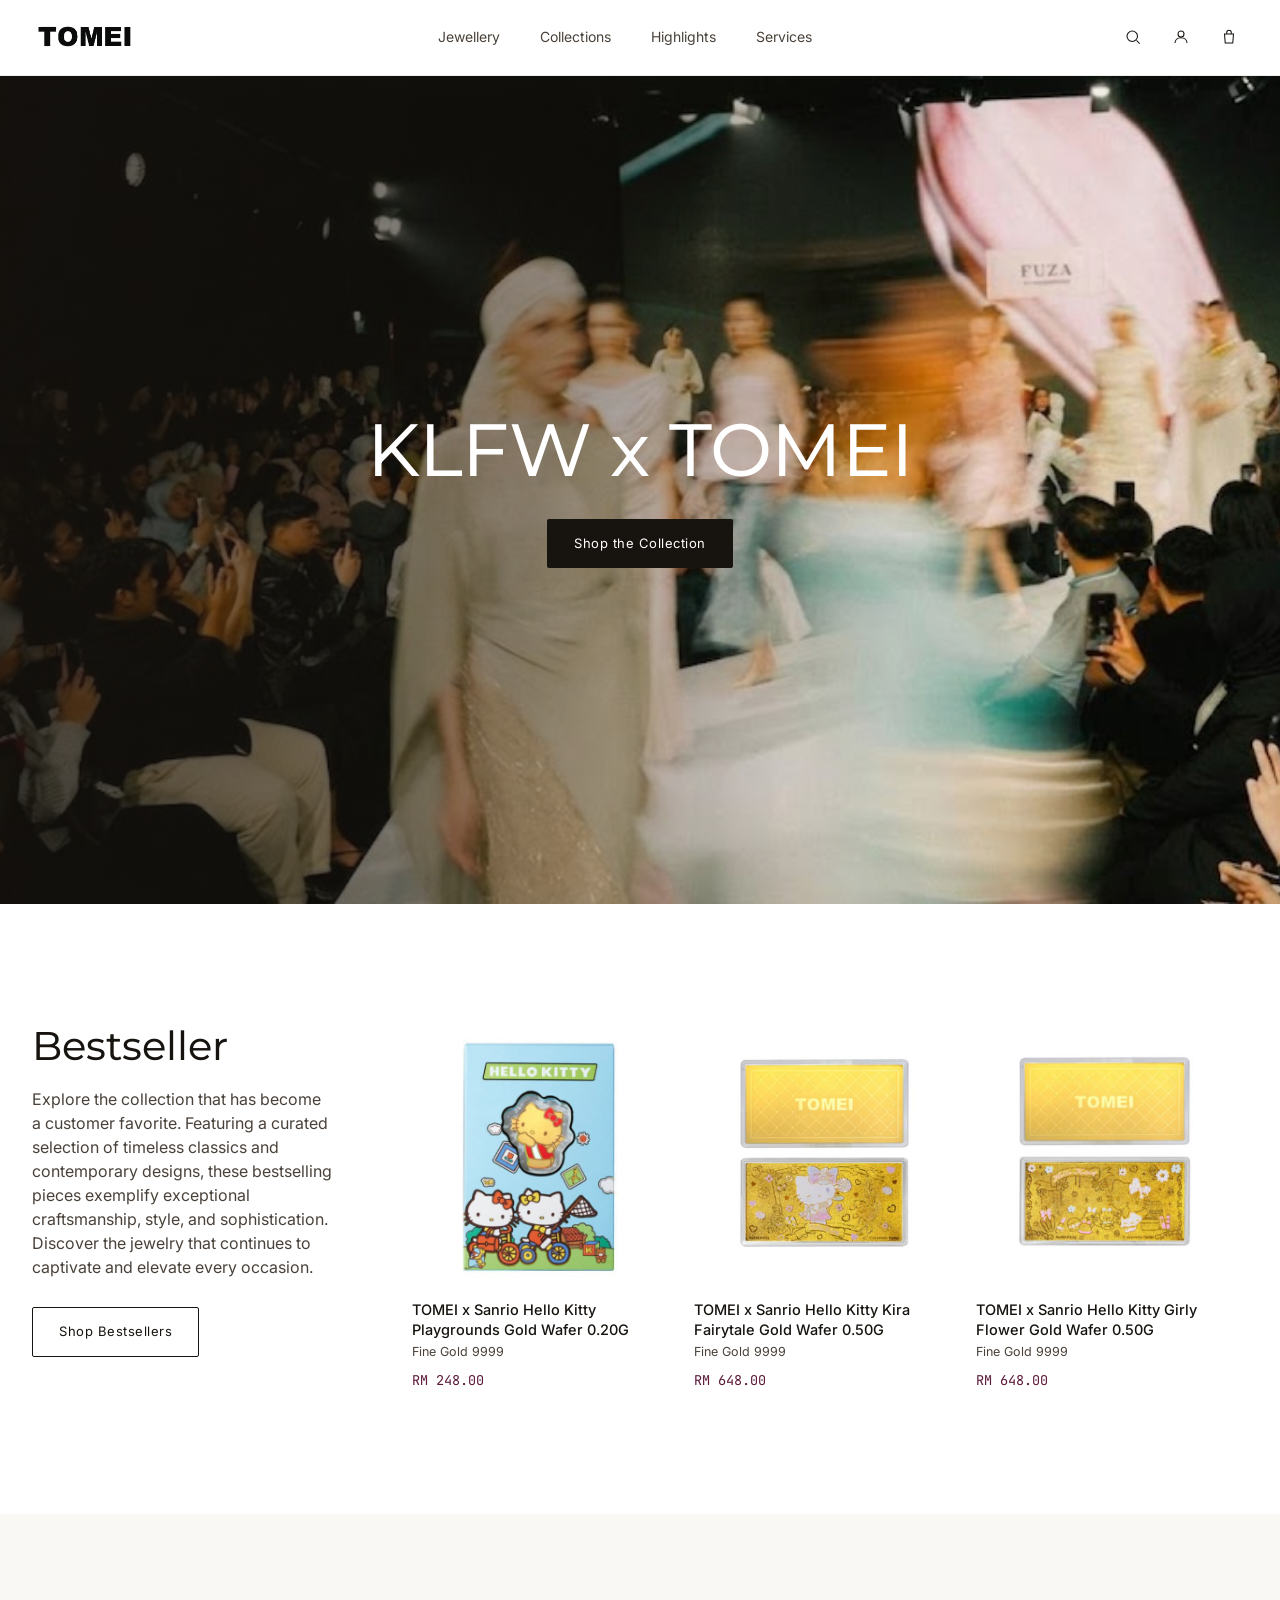
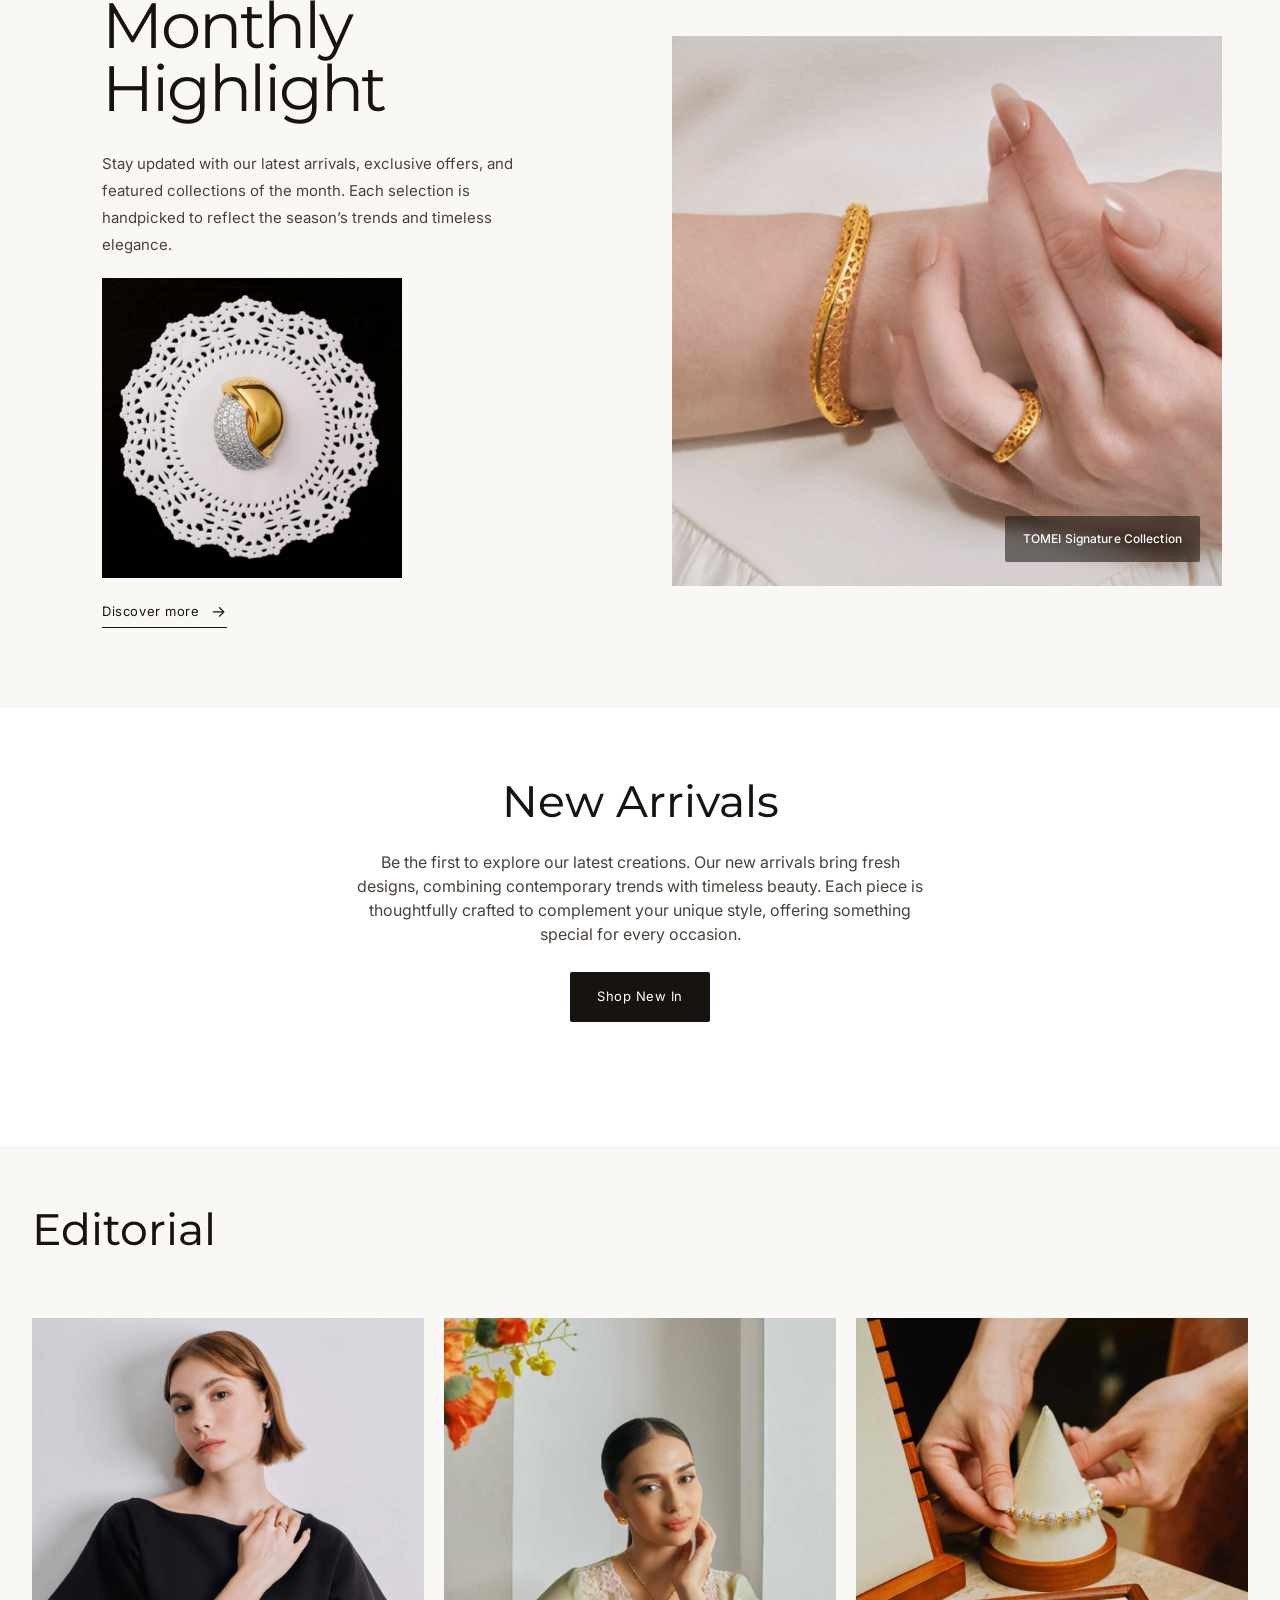
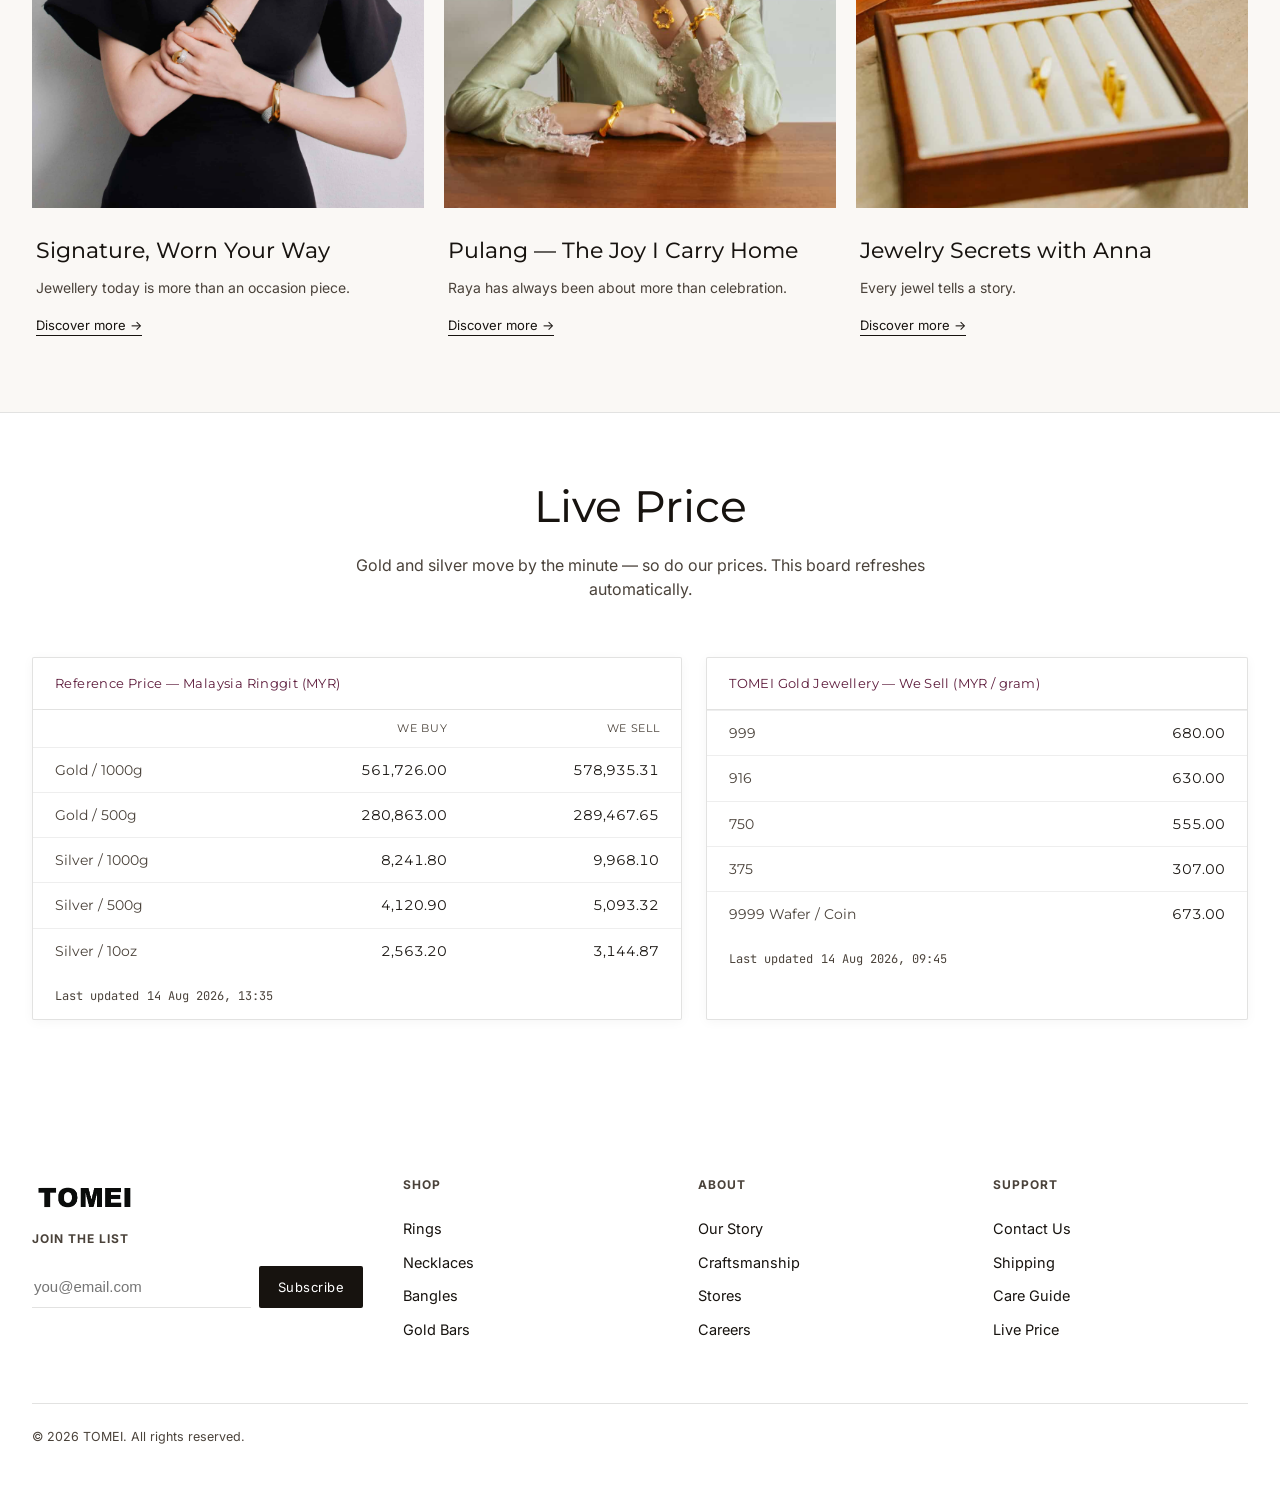
==== index.html @ 643d3ba8 "Added the homepage" ====
<!DOCTYPE html>
<html lang="en">
<head>
<meta charset="UTF-8">
<meta name="viewport" content="width=device-width, initial-scale=1.0">
<title>TOMEI — Gold &amp; Jewellery, Reimagined</title>
<link rel="preconnect" href="https://fonts.googleapis.com">
<link rel="preconnect" href="https://fonts.gstatic.com" crossorigin>
<link href="https://fonts.googleapis.com/css2?family=Fraunces:ital,opsz,wght@0,9..144,300;0,9..144,450;0,9..144,600;1,9..144,450&family=Inter:wght@400;500;600&family=JetBrains+Mono:wght@400;500&display=swap" rel="stylesheet">
<link href="https://fonts.googleapis.com/css2?family=Montserrat:wght@400;500;600&display=swap" rel="stylesheet">
<link rel="stylesheet" href="styling/styles.css">
</head>
<body>

<!-- Header -->
<header class="site-header" id="siteHeader">
    <div class="header-inner">
        <a href="index.html" class="logo">
        <img src="assets/Tomei Logo.png" alt="TOMEI"/>
        </a>

        <nav class="main-nav" id="mainNav">
        <a href="#jewellery">Jewellery</a>
        <a href="#collections">Collections</a>
        <a href="#editorial">Highlights</a>
        <a href="#services">Services</a>
        </nav>

        <div class="header-icons">
        <button class="icon-btn" id="searchToggle" aria-label="Search">
            <svg width="18" height="18" viewBox="0 0 24 24" fill="none" stroke="currentColor" stroke-width="1.4"><circle cx="11" cy="11" r="7"/><line x1="21" y1="21" x2="16.65" y2="16.65"/></svg>
        </button>
        <button class="icon-btn" aria-label="Account">
            <svg width="18" height="18" viewBox="0 0 24 24" fill="none" stroke="currentColor" stroke-width="1.4"><circle cx="12" cy="8" r="4"/><path d="M4 20c0-4.4 3.6-7 8-7s8 2.6 8 7"/></svg>
        </button>
        <button class="icon-btn" aria-label="Bag">
            <svg width="18" height="18" viewBox="0 0 24 24" fill="none" stroke="currentColor" stroke-width="1.4"><path d="M6 8h12l-1 12H7L6 8Z"/><path d="M9 8V6a3 3 0 0 1 6 0v2"/></svg>
        </button>
        <button class="icon-btn nav-toggle" id="navToggle" aria-label="Menu">
            <svg width="18" height="18" viewBox="0 0 24 24" fill="none" stroke="currentColor" stroke-width="1.4"><line x1="3" y1="6" x2="21" y2="6"/><line x1="3" y1="12" x2="21" y2="12"/><line x1="3" y1="18" x2="21" y2="18"/></svg>
        </button>
        </div>
    </div>

    <div class="search-panel" id="searchPanel">
        <input type="text" placeholder="Search rings, necklaces, gold bars…" aria-label="Search">
    </div>
</header>

    <!-- Hero -->
<section class="hero" id="hero">
    <div class="hero__slides">
        <div class="hero__slide is-active">
        <div class="hero__media"><img src="assets/heros/hero1.jpeg" alt="KLFW x TOMEI runway"></div>
        <div class="hero__scrim"></div>
        <div class="hero__content">
            <h1>KLFW x TOMEI</h1>
            <a href="#collections" class="btn btn--solid">Shop the Collection</a>
        </div>
        </div>

        <div class="hero__slide">
        <div class="hero__media"><img src="assets/heros/hero2.jpeg" alt="TOMEI jewellery detail"></div>
        <div class="hero__scrim"></div>
        <div class="hero__content hero__content--bottom-left">
            <h1>Signature Collection</h1>
            <p class="hero__sub">Elegance defined by cutting-edge artistry</p>
            <a href="#bestseller" class="btn btn--solid">Shop Collection</a>
        </div>
        </div>

        <div class="hero__slide">
        <div class="hero__media"><img src="assets/heros/hero3.jpeg" alt="TOMEI model portrait"></div>
        <div class="hero__scrim"></div>
        <div class="hero__content hero__content--bottom-left">
            <h1>Pure Gold, Perfected</h1>
            <p class="hero__sub">Prima Gold celebrates refined craftsmanship in statement silhouette</p>
            <a href="#editorial" class="btn btn--solid">Shop Collection</a>
        </div>
        </div>

        <div class="hero__slide">
        <div class="hero__media"><img src="assets/heros/hero4.jpeg" alt="TOMEI model portrait"></div>
        <div class="hero__scrim"></div>
        <div class="hero__content hero__content--bottom-left">
            <h1>The Yellow Gold Edit</h1>
            <p class="hero__sub">Classic designs reimagined for contemporary wear</p>
            <a href="#editorial" class="btn btn--solid">Discover Now</a>
        </div>
        </div>

        <div class="hero__slide">
        <div class="hero__media"><img src="assets/heros/hero5.jpeg" alt="TOMEI model portrait"></div>
        <div class="hero__scrim"></div>
        <div class="hero__content hero__content--bottom-left">
            <h1>Where Gold Meets Grandeur</h1>
            <p class="hero__sub">Statement pieces crafted with Italian Influence</p>
            <a href="#editorial" class="btn btn--solid">Explore Collection</a>
        </div>
        </div>
    </div>
        <div class="hero__dots" id="heroDots"></div>
</section>

    <!-- Bestseller -->
    <section class="rail-section" id="bestseller">
    <div class="rail-section__intro reveal">
        <h2>Bestseller</h2>
        <p>Explore the collection that has become a customer favorite. Featuring a curated selection of timeless classics and contemporary designs, these bestselling pieces exemplify exceptional craftsmanship, style, and sophistication. Discover the jewelry that continues to captivate and elevate every occasion. </p>
        <a href="#" class="btn btn--outline">Shop Bestsellers</a>
    </div>

    <div class="rail" data-rail>
        <div class="rail__track" data-rail-track>
        <article class="card reveal">
            <div class="card__media">
            <img src="assets/products/Hello Kitty 0.2G.png" alt="Gold wafer gift set">
            </div>
            <div class="card__body">
            <p class="card__name">TOMEI x Sanrio Hello Kitty Playgrounds Gold Wafer 0.20G</p>
            <p class="card__meta">Fine Gold 9999</p>
            <p class="card__price">RM 248.00</p>
            </div>
        </article>

        <article class="card reveal">
            <div class="card__media">
            <img src="assets/products/Hello Kitty 0.5G.png" alt="Gold wafer">
            </div>
            <div class="card__body">
            <p class="card__name">TOMEI x Sanrio Hello Kitty Kira Fairytale Gold Wafer 0.50G</p>
            <p class="card__meta">Fine Gold 9999</p>
            <p class="card__price">RM 648.00</p>
            </div>
        </article>

        <article class="card reveal">
            <div class="card__media">
            <img src="assets/products/Hello Kitty Flower 0.5G.png" alt="Gold wafer, floral motif">
            </div>
            <div class="card__body">
            <p class="card__name">TOMEI x Sanrio Hello Kitty Girly Flower Gold Wafer 0.50G</p>
            <p class="card__meta">Fine Gold 9999</p>
            <p class="card__price">RM 648.00</p>
            </div>
        </article>

        </div>
    </div>
    </section>

    <!-- =========================================================
        MONTHLY HIGHLIGHT
        ========================================================= -->

    <section class="monthly-highlight">

        <!-- LEFT: EDITORIAL CONTENT -->
        <div class="monthly-highlight__left">

            <div class="monthly-highlight__text">

                <h2>
                    Monthly<br>
                    Highlight
                </h2>

                <p>
                    Stay updated with our latest arrivals, exclusive offers,
                    and featured collections of the month. Each selection is
                    handpicked to reflect the season’s trends and timeless
                    elegance.
                </p>

            </div>


            <!-- FEATURED PRODUCT -->
            <div class="monthly-highlight__product">

                <div class="monthly-highlight__product-image">
                    <img
                        src="assets/heros/Monthly 1.png"
                        alt="Featured TOMEI jewellery"
                    >
                </div>

                <a href="#" class="monthly-highlight__cta">
                    <span>Discover more</span>
                    <span class="monthly-highlight__arrow">→</span>
                </a>

            </div>

        </div>


        <!-- RIGHT: CAMPAIGN IMAGE -->
        <div class="monthly-highlight__right">
            <img
                src="assets/heros/Monthly 2.png"
                alt="TOMEI jewellery collection"
            >

            <div class="monthly-highlight__tag">
                <span class="monthly-highlight__tag-name">TOMEI Signature Collection</span>
            </div>
        </div>
    </section>

    <!-- New Arrival -->
    <section class="arrivals" id="collections">
    <div class="arrivals__head reveal">
        <h2>New Arrivals</h2>
        <p>Be the first to explore our latest creations. Our new arrivals bring fresh designs, combining contemporary trends with timeless beauty. Each piece is thoughtfully crafted to complement your unique style, offering something special for every occasion.  </p>
        <a href="#" class="btn btn--solid">Shop New In</a>
    </div>
    </section>

    <!-- Editorial -->
    <section class="editorial" id="editorial">
    <div class="editorial__head reveal">
        <h2>Editorial</h2>
    </div>

    <div class="editorial__grid">
        <a class="ed-card reveal" href="#">
        <div class="ed-card__media">
            <img src="assets/products/Editorial1.png" alt="Model wearing layered gold bangles">
        </div>
        <div class="ed-card__body">
            <h3>Signature, Worn Your Way</h3>
            <p>Jewellery today is more than an occasion piece.</p>
            <span class="link-arrow">Discover more →</span>
        </div>
        </a>

        <a class="ed-card reveal" href="#">
        <div class="ed-card__media">
            <img src="assets/products/Editorial2.png" alt="Model in traditional dress wearing gold jewellery">
        </div>
        <div class="ed-card__body">
            <h3>Pulang — The Joy I Carry Home</h3>
            <p>Raya has always been about more than celebration.</p>
            <span class="link-arrow">Discover more →</span>
        </div>
        </a>

        <a class="ed-card reveal" href="#">
        <div class="ed-card__media">
            <img src="assets/products/Editorial3.png" alt="Craftsperson arranging jewellery in a display box">
        </div>
        <div class="ed-card__body">
            <h3>Jewelry Secrets with Anna</h3>
            <p>Every jewel tells a story.</p>
            <span class="link-arrow">Discover more →</span>
        </div>
        </a>
    </div>
    </section>

    <!-- Live Price -->
    <section class="live-price" id="live-price">
    <div class="live-price__head reveal">
        <h2>Live Price</h2>
        <p>Gold and silver move by the minute — so do our prices. This board refreshes automatically.</p>
    </div>

    <div class="price-boards reveal">
        <div class="price-board">
        <div class="price-board__head">
            <span>Reference Price — Malaysia Ringgit (MYR)</span>
        </div>
        <table>
            <thead>
            <tr><th></th><th>We Buy</th><th>We Sell</th></tr>
            </thead>
            <tbody id="refPriceBody">
            <tr data-base-buy="561726.00" data-base-sell="578935.31"><td>Gold / 1000g</td><td class="num" data-cell="buy">561,726.00</td><td class="num" data-cell="sell">578,935.31</td></tr>
            <tr data-base-buy="280863.00" data-base-sell="289467.65"><td>Gold / 500g</td><td class="num" data-cell="buy">280,863.00</td><td class="num" data-cell="sell">289,467.65</td></tr>
            <tr data-base-buy="8241.80" data-base-sell="9968.10"><td>Silver / 1000g</td><td class="num" data-cell="buy">8,241.80</td><td class="num" data-cell="sell">9,968.10</td></tr>
            <tr data-base-buy="4120.90" data-base-sell="5093.32"><td>Silver / 500g</td><td class="num" data-cell="buy">4,120.90</td><td class="num" data-cell="sell">5,093.32</td></tr>
            <tr data-base-buy="2563.20" data-base-sell="3144.87"><td>Silver / 10oz</td><td class="num" data-cell="buy">2,563.20</td><td class="num" data-cell="sell">3,144.87</td></tr>
            </tbody>
        </table>
        <p class="price-board__updated">Last updated <span id="refUpdated">14 Aug 2026, 13:35</span> <span class="dot dot--live"></span></p>
        </div>

        <div class="price-board">
        <div class="price-board__head">
            <span>TOMEI Gold Jewellery — We Sell (MYR / gram)</span>
        </div>
        <table>
            <tbody id="jewPriceBody">
            <tr data-base-sell="680.00"><td>999</td><td class="num" data-cell="sell">680.00</td></tr>
            <tr data-base-sell="630.00"><td>916</td><td class="num" data-cell="sell">630.00</td></tr>
            <tr data-base-sell="555.00"><td>750</td><td class="num" data-cell="sell">555.00</td></tr>
            <tr data-base-sell="307.00"><td>375</td><td class="num" data-cell="sell">307.00</td></tr>
            <tr data-base-sell="673.00"><td>9999 Wafer / Coin</td><td class="num" data-cell="sell">673.00</td></tr>
            </tbody>
        </table>
        <p class="price-board__updated">Last updated <span id="jewUpdated">14 Aug 2026, 09:45</span> <span class="dot dot--live"></span></p>
        </div>
    </div>
</section>

    <!-- Footer -->
<!-- Footer -->
<footer class="site-footer">
    <div class="footer-links reveal">
        <div class="footer-links__newsletter">
            <a href="index.html" class="logo logo--footer">
                <img src="assets/Tomei Logo.png" alt="TOMEI">
            </a>
            <h4>Join the list</h4>
            <form class="newsletter" onsubmit="return false;">
                <div class="newsletter__row">
                    <input id="newsletterEmail" type="email" placeholder="you@email.com" required>
                    <button type="submit" class="btn btn--solid btn--small">Subscribe</button>
                </div>
            </form>
        </div>

        <div>
            <h4>Shop</h4>
            <a href="#">Rings</a><a href="#">Necklaces</a><a href="#">Bangles</a><a href="#">Gold Bars</a>
        </div>
        <div>
            <h4>About</h4>
            <a href="#">Our Story</a><a href="#">Craftsmanship</a><a href="#">Stores</a><a href="#">Careers</a>
        </div>
        <div>
            <h4>Support</h4>
            <a href="#">Contact Us</a><a href="#">Shipping</a><a href="#">Care Guide</a><a href="#live-price">Live Price</a>
        </div>
    </div>

    <div class="footer-bottom">
        <span>© 2026 TOMEI. All rights reserved.</span>
    </div>
</footer>

<button class="to-top" id="toTop" aria-label="Back to top">↑</button>

<script src="scripts/script.js"></script>
</body>
</html>
---- styling/styles.css ----
/* ===========================================================
    TOMEI — concept redesign
    Palette: ivory paper, near-black ink, deep plum accent,
    warm gold + rose-gold pulled from product photography.
    Type: Fraunces (display) / Inter (body) / JetBrains Mono (data)
    =========================================================== */

    :root {
    --ink: #17130f;
    --ink-soft: #4a423a;
    --paper: #ffffff;
    --paper-2: #ffffff;
    --paper-3: #ffffff;
    --plum: #5c1a3a;
    --plum-light: #7c2c52;
    --gold: #b8912f;
    --gold-light: #e8cf8a;
    --rose: #cf9a86;
    --line: rgba(23, 19, 15, 0.12);
    --line-soft: rgba(23, 19, 15, 0.07);

    --font-display: "Montserrat", serif;
    --font-body: "Inter", -apple-system, sans-serif;
    --font-mono: "JetBrains Mono", monospace;

    --container: 1320px;
    --radius: 2px;
    --ease: cubic-bezier(0.22, 1, 0.36, 1);
    }

    * {
        margin: 0;
        padding: 0;
        box-sizing: border-box;
    }

    html,
    body {
        width: 100%;
        max-width: 100%;
    }

    @media (prefers-reduced-motion: reduce) {
    html { scroll-behavior: auto; }
    * { animation-duration: 0.001ms !important; animation-iteration-count: 1 !important; transition-duration: 0.001ms !important; }
    }

    body {
    background: var(--paper);
    color: var(--ink);
    font-family: var(--font-body);
    font-size: 16px;
    line-height: 1.5;
    -webkit-font-smoothing: antialiased;
    }

    a { color: inherit; text-decoration: none; }
    img { display: block; width: 100%; height: 100%; object-fit: cover; }
    button { font-family: inherit; background: none; border: none; cursor: pointer; color: inherit; }
    ul { list-style: none; }

    ::selection { background: var(--gold-light); color: var(--ink); }

    :focus-visible {
    outline: 2px solid var(--plum);
    outline-offset: 3px;
    }

    .section-index {
    display: block;
    font-family: var(--font-mono);
    font-size: 12px;
    letter-spacing: 0.14em;
    text-transform: uppercase;
    color: var(--plum);
    margin-bottom: 14px;
    }

    /* ---------- Buttons ---------- */
    .btn {
    display: inline-flex;
    align-items: center;
    gap: 8px;
    padding: 14px 26px;
    font-size: 13px;
    letter-spacing: 0.04em;
    border: 1px solid transparent;
    border-radius: var(--radius);
    transition: all 0.25s var(--ease);
    white-space: nowrap;

    }

    .btn--solid { background: var(--ink); color: var(--paper); }
    .btn--solid:hover { background: var(--plum); }
    .btn--ghost { color: var(--paper); border-color: rgba(250,247,242,0.5); }
    .btn--ghost:hover { border-color: var(--paper); background: rgba(250,247,242,0.1); }
    .btn--outline { border-color: var(--ink); color: var(--ink); }
    .btn--outline:hover { background: var(--ink); color: var(--paper); }
    .btn--small { padding: 12px 18px; }

    /* ---------- Ticker ---------- */
    .ticker {
    background: var(--ink);
    color: var(--gold-light);
    overflow: hidden;
    white-space: nowrap;
    height: 34px;
    display: flex;
    align-items: center;
    }
    .ticker__track {
    display: inline-flex;
    gap: 48px;
    padding-left: 48px;
    font-family: var(--font-mono);
    font-size: 12px;
    letter-spacing: 0.03em;
    animation: ticker-scroll 32s linear infinite;
    will-change: transform;
    }
    .ticker__track span.up { color: #6fce8f; }
    .ticker__track span.down { color: #e08585; }
    @keyframes ticker-scroll {
    from { transform: translateX(0); }
    to { transform: translateX(-50%); }
    }

    /* ---------- Header ---------- */
    .site-header {
    position: sticky;
    top: 0;
    z-index: 100;
    background: var(--paper);   /* matches --paper, slightly transparent */
    backdrop-filter: blur(10px);
    border-bottom: 1px solid var(--line-soft);
    transition: box-shadow 0.3s;
    }

    .site-header.scrolled {
    box-shadow: 0 6px 18px rgba(23, 19, 15, 0.05);
    position: sticky;
    }
    
    .header-inner {
    max-width: var(--container);
    margin: 0 auto;
    display: flex;
    align-items: center;
    justify-content: space-between;
    gap: 32px;
    padding: 18px 32px;
    }

    .logo {
    display: flex;
    align-items: center;
    flex-shrink: 0;
    }

    .main-nav {
    display: flex;
    align-items: center;
    gap: 40px;
    font-size: 14px;
    line-height: 1;        /* normalize text box height */
    }

    .main-nav a {
    position: relative;
    color: var(--ink-soft);
    transition: color 0.2s;
    /* padding-bottom removed — underline is absolutely positioned, doesn't need it */
    }

    .main-nav a::after {
    content: "";
    position: absolute;
    left: 0; right: 0;
    bottom: -6px;           /* moved the offset here instead of padding */
    height: 1px;
    background: var(--plum);
    transform: scaleX(0);
    transform-origin: left;
    transition: transform 0.3s var(--ease);
    }
    .main-nav a:hover::after { transform: scaleX(1); }

    .header-icons {
    display: flex;
    align-items: center;
    gap: 10px;
    flex-shrink: 0;
    }

    .icon-btn {
    width: 38px; height: 38px;
    display: flex; align-items: center; justify-content: center;
    border-radius: 50%;
    transition: background 0.2s;
    }

    .icon-btn:hover { background: var(--paper-2); }

    .nav-toggle {
    display: none;   /* hidden by default — desktop */
    }

    @media (max-width: 860px) {
    .nav-toggle {
        display: flex;  /* only shown at/below 860px */
    }
    }

    .search-panel {
    max-height: 0;
    overflow: hidden;
    transition: max-height 0.35s var(--ease);
    border-top: 1px solid transparent;
    }
    .search-panel.open { max-height: 80px; border-top-color: var(--line-soft); }
    .search-panel input {
    width: 100%;
    max-width: var(--container);
    margin: 18px auto;
    display: block;
    padding: 0 32px 10px;
    border: none;
    background: none;
    border-bottom: 1px solid var(--line);
    font-family: var(--font-display);
    font-size: 22px;
    color: var(--ink);
    }
    .search-panel input:focus { outline: none; border-bottom-color: var(--plum); }

    /* ---------- Hero ---------- */
    .hero {
    position: relative;
    height: 92vh;
    min-height: 560px;
    overflow: hidden;
    color: var(--paper);
    }

    .hero__slides { position: absolute; inset: 0; }

    .hero__slide {
    position: absolute;
    inset: 0;
    opacity: 0;
    transition: opacity 1.2s ease-in-out;
    }
    .hero__slide.is-active { opacity: 1; z-index: 1; }

    .hero__media { position: absolute; inset: 0; }
    .hero__media img {
    width: 100%;
    height: 100%;
    object-fit: cover;
    object-position: center 30%;
    }

    .hero__scrim {
    position: absolute;
    inset: 0;
    background: linear-gradient(100deg, rgba(23,19,15,0.78) 0%, rgba(23,19,15,0.45) 42%, rgba(23,19,15,0.05) 70%);
    }

    .hero__content {
    position: relative;
    z-index: 2;
    max-width: 620px;
    height: 100%;
    margin: 0 auto;
    display: flex;
    flex-direction: column;
    justify-content: center;
    align-items: center;
    text-align: center;      /* ← add this */
    padding: 0 32px;
    align-self: center;
    }

    .hero__content--bottom-left {
    align-items: flex-start;
    justify-content: flex-end;
    text-align: left;
    padding-bottom: 72px;
    margin: 0;
    }

    .hero__slide.is-active .hero__content {
    opacity: 1;
    transform: translateY(0);
    }

    .hero h1 {
    font-family: var(--font-display);
    font-weight: 450;
    font-size: clamp(42px, 6vw, 74px);
    line-height: 1.02;
    letter-spacing: -0.01em;
    margin-bottom: 32px;
    }
    
    .hero__content--bottom-left h1 {
    font-size: 42px;
    margin-bottom: 20px;                  /* base h1 has 32px, this tightens it a bit for the smaller size */
    }

    .hero__sub {
        font-size: 17px;
        color: rgba(250, 247, 242, 0.85);
        margin: -14px 0 24px;   /* pulls up toward the h1, pushes button down */
        max-width: 420px;
        }

    .hero__dots {
    position: absolute;
    left: 50%;
    bottom: 28px;
    transform: translateX(-50%);
    z-index: 3;
    display: flex;
    gap: 10px;
    }

    .hero__dot {
    width: 28px;
    height: 3px;
    background: rgba(250, 247, 242, 0.35);
    border-radius: 2px;
    transition: background 0.3s ease;
    cursor: pointer;
    }

    .hero__dot:hover {
    background: rgba(250, 247, 242, 0.6);
    }

    .hero__dot.is-active {
    background: var(--paper);
    }

    /* ---------- Reveal animation ---------- */
    .reveal {
    opacity: 0;
    transform: translateY(24px);
    transition: opacity 0.7s var(--ease), transform 0.7s var(--ease);
    }
    .reveal.is-visible { opacity: 1; transform: translateY(0); }

    /* ---------- Rail section (Bestseller) ---------- */
    .rail-section {
    max-width: var(--container);
    margin: 0 auto;
    padding: 120px 32px;
    display: grid;
    grid-template-columns: 320px 1fr;
    gap: 60px;
    }
    .rail-section__intro h2 {
    font-family: var(--font-display);
    font-weight: 450;
    font-size: 40px;
    line-height: 1.08;
    margin-bottom: 20px;
    }
    .rail-section__intro p {
    color: var(--ink-soft);
    margin-bottom: 28px;
    max-width: 300px;
    }

    .rail {
    position: relative;
    min-width: 0;
    width: 100%;
    }

    .rail__track {
        display: flex;
        gap: 22px;
        width: 100%;
        min-width: 0;
        max-width: 100%;
        overflow-x: auto;
        overflow-y: hidden;
        scroll-snap-type: x mandatory;
        scrollbar-width: none;
        padding-bottom: 4px;
    }
    .rail__track::-webkit-scrollbar { display: none; }

    .rail-nav {
    position: absolute;
    top: 38%;
    width: 40px; height: 40px;
    border-radius: 50%;
    background: var(--paper-3);
    border: 1px solid var(--line);
    font-size: 18px;
    display: flex; align-items: center; justify-content: center;
    transition: background 0.2s, opacity 0.2s;
    z-index: 5;
    }
    .rail-nav:hover { background: var(--ink); color: var(--paper); }
    .rail-nav--prev { left: -20px; }
    .rail-nav--next { right: -20px; }
    @media (max-width: 900px) { .rail-nav { display: none; } }

    .card {
    flex: 0 0 260px;
    scroll-snap-align: start;
    cursor: pointer;
    }
    .card__media {
    aspect-ratio: 1/1;
    background: var(--paper-2);
    overflow: hidden;
    border-radius: var(--radius);
    }
    .card__media img { transition: transform 0.6s var(--ease); }
    .card:hover .card__media img { transform: scale(1.06); }
    .card__body { padding-top: 16px; }
    .card__name { font-size: 14.5px; font-weight: 500; line-height: 1.35; margin-bottom: 4px; }
    .card__meta { font-size: 12.5px; color: var(--ink-soft); margin-bottom: 8px; }
    .card__price { font-family: var(--font-mono); font-size: 13.5px; color: var(--plum); }
    .card--plain .card__name { margin-top: 14px; margin-bottom: 2px; }

    /* =========================================================
   MONTHLY HIGHLIGHT
   ========================================================= */

.monthly-highlight {
    width: 100%;
    display: grid;
    grid-template-columns: 48% 52%;
    min-height: 760px;
    background: #faf8f5;
}


/* =========================================================
   LEFT SIDE
   ========================================================= */

.monthly-highlight__left {
    padding: 80px 7vw 80px 8vw;

    display: flex;
    flex-direction: column;

    position: relative;
}


/* ---------- Eyebrow ---------- */

.monthly-highlight__eyebrow {
    display: flex;
    align-items: center;
    gap: 14px;

    margin-bottom: 72px;

    font-family: "Inter", sans-serif;
    font-size: 11px;
    font-weight: 500;

    letter-spacing: 0.16em;
    text-transform: uppercase;

    color: #4a423a;
}

.monthly-highlight__number {
    color: #5c1a3a;
}


/* Small divider between number and title */

.monthly-highlight__number::after {
    content: "";

    display: inline-block;

    width: 28px;
    height: 1px;

    margin-left: 14px;

    vertical-align: middle;

    background: rgba(23, 19, 15, 0.25);
}


/* =========================================================
   TEXT
   ========================================================= */

.monthly-highlight__text {
    max-width: 500px;
}


.monthly-highlight__text h2 {
    margin: 0 0 30px;

    font-family: "Montserrat", serif;
    font-size: clamp(48px, 5vw, 72px);
    font-weight: 400;

    line-height: 0.98;
    letter-spacing: -0.035em;

    color: #17130f;
}


.monthly-highlight__text p {
    max-width: 440px;

    margin: 0;

    font-family: "Inter", sans-serif;
    font-size: 15px;

    line-height: 1.8;

    color: #4a423a;
}


/* =========================================================
   PRODUCT
   ========================================================= */

.monthly-highlight__product {
    margin-top: 20px; /* pick whatever value looks right, e.g. 40-80px */
    padding-top: 0;
    padding-bottom: 0px;
}


.monthly-highlight__product-image {
    width: 300px;
    height: 300px;

    overflow: hidden;

    background: #eee9e3;
}


.monthly-highlight__product-image img {
    width: 100%;
    height: 100%;

    display: block;

    object-fit: cover;

    transition: transform 0.7s cubic-bezier(0.22, 1, 0.36, 1);
}


.monthly-highlight__product-image:hover img {
    transform: scale(1.05);
}


/* =========================================================
   CTA
   ========================================================= */

.monthly-highlight__cta {
    display: inline-flex;
    align-items: center;

    gap: 12px;

    width: fit-content;

    margin-top: 24px;

    padding-bottom: 6px;

    border-bottom: 1px solid #17130f;

    font-family: "Inter", sans-serif;
    font-size: 13px;

    letter-spacing: 0.04em;

    color: #17130f;

    text-decoration: none;

    transition:
        gap 0.35s ease,
        color 0.3s ease,
        border-color 0.3s ease;
}


.monthly-highlight__cta:hover {
    gap: 20px;

    color: #5c1a3a;

    border-color: #5c1a3a;
}


.monthly-highlight__arrow {
    font-size: 16px;
    line-height: 1;
}


/* =========================================================
   RIGHT IMAGE
   ========================================================= */

.monthly-highlight {
    width: 100%;
    display: grid;
    grid-template-columns: 48% 52%;
    align-items: center;        /* centers both columns vertically against each other */
    background: #faf8f5;
}

.monthly-highlight__right {
    position: relative;
    display: flex;
    justify-content: center;
    align-items: center;
    overflow: hidden;
}

.monthly-highlight__right > img {
    width: 550px;
    height: 550px;
    object-fit: cover;
    display: block;
}

.monthly-highlight__tag {
    position: absolute;
    right: 80px;
    bottom: 24px;

    padding: 14px 18px;

    background: rgba(23, 19, 15, 0.55);
    backdrop-filter: blur(6px);
    -webkit-backdrop-filter: blur(6px);

    display: flex;
    flex-direction: column;
    gap: 4px;

    border-radius: 2px;
}

.monthly-highlight__tag-name {
    font-family: "Inter", sans-serif;
    font-size: 12px;
    font-weight: 500;
    color: #ffffff;
    letter-spacing: 0.01em;
}

/* =========================================================
   IMAGE CAPTION
   ========================================================= */

.monthly-highlight__caption {
    position: absolute;

    left: 32px;
    bottom: 28px;

    display: flex;
    flex-direction: column;

    gap: 5px;

    font-family: "Inter", sans-serif;
    font-size: 10px;

    letter-spacing: 0.13em;
    text-transform: uppercase;

    color: #ffffff;

    text-shadow: 0 1px 10px rgba(0, 0, 0, 0.2);
}


.monthly-highlight__caption span:last-child {
    opacity: 0.65;
}


/* =========================================================
   TABLET
   ========================================================= */

@media (max-width: 1000px) {

    .monthly-highlight {
        grid-template-columns: 45% 55%;
        min-height: 650px;
    }


    .monthly-highlight__left {
        padding: 60px 5vw;
    }


    .monthly-highlight__eyebrow {
        margin-bottom: 55px;
    }


    .monthly-highlight__text h2 {
        font-size: 52px;
    }


    .monthly-highlight__product {
        padding-top: 40px;
    }


    .monthly-highlight__product-image {
        width: 240px;
        height: 240px;
    }


    .monthly-highlight__right {
        min-height: 650px;
    }

}


/* =========================================================
   MOBILE
   ========================================================= */

@media (max-width: 700px) {

    .monthly-highlight {
        display: flex;
        flex-direction: column;
    }


    /* LEFT */

    .monthly-highlight__left {
        padding: 60px 24px 65px;
    }


    .monthly-highlight__eyebrow {
        margin-bottom: 45px;
    }


    .monthly-highlight__text h2 {
        font-size: 48px;
    }


    .monthly-highlight__text p {
        max-width: 100%;

        font-size: 14px;

        line-height: 1.75;
    }


    .monthly-highlight__product {
        padding-top: 40px;
    }


    .monthly-highlight__product-image {
        width: 75vw;
        max-width: 300px;

        height: auto;
        aspect-ratio: 1 / 1;
    }


    /* RIGHT */

    .monthly-highlight__right {
        width: 100%;

        min-height: 0;

        height: 110vw;
        max-height: 600px;
    }


    .monthly-highlight__caption {
        left: 20px;
        bottom: 20px;
    }

}

    /* ---------- Arrivals ---------- */
    .arrivals {
    background: var(--paper-2);
    padding: 60px 0;
    }

    .arrivals__head {
    max-width: 640px;
    margin: 0 auto 64px;
    text-align: center;
    padding: 0 32px;
    }
    .arrivals__head h2 {
    font-family: var(--font-display);
    font-weight: 450;
    font-size: 44px;
    margin-bottom: 16px;
    }
    .arrivals__head p { color: var(--ink-soft); margin-bottom: 26px; }

    .arrivals__grid {
    max-width: var(--container);
    margin: 0 auto;
    padding: 0 32px;
    display: grid;
    grid-template-columns: 1.4fr repeat(4, 1fr);
    gap: 22px;
    }
    .arrivals__feature {
    grid-row: span 1;
    aspect-ratio: 3/4;
    overflow: hidden;
    border-radius: var(--radius);
    }
    .arrivals__feature img { transition: transform 0.8s var(--ease); }
    .arrivals__feature:hover img { transform: scale(1.05); }

    @media (max-width: 1100px) {
    .arrivals__grid { grid-template-columns: repeat(2, 1fr); }
    .arrivals__feature { grid-column: span 2; aspect-ratio: 16/9; }
    }

    /* ---------- Editorial ---------- */
    .editorial { 
        max-width: var(--container); 
        margin: 0 auto;
        padding: 50px 32px;
        background: #faf8f5;
    }
    .editorial__head { margin-bottom: 56px; }
    .editorial__head h2 { font-family: var(--font-display); font-weight: 450; font-size: 44px; }

    .editorial__grid {
    display: grid;
    grid-template-columns: repeat(3, 1fr);
    gap: 20px;
    }
    .ed-card { 
        display: block;

    }
    .ed-card__media { aspect-ratio: 4/5; overflow: hidden; }
    .ed-card__media img { transition: transform 0.7s var(--ease); }
    .ed-card:hover .ed-card__media img { transform: scale(1.06); }
    .ed-card__body { padding: 26px 4px; }
    .ed-card__body h3 {
    font-family: var(--font-display);
    font-weight: 450;
    font-size: 22px;
    margin-bottom: 10px;
    }
    .ed-card__body p { color: var(--ink-soft); font-size: 14px; margin-bottom: 14px; }
    .link-arrow {
    font-size: 13px;
    border-bottom: 1px solid var(--ink);
    padding-bottom: 2px;
    transition: border-color 0.2s, color 0.2s;
    }
    .ed-card:hover .link-arrow { color: var(--plum); border-color: var(--plum); }

    @media (max-width: 900px) {
    .editorial__grid { grid-template-columns: 1fr; gap: 40px; }
    }

    /* ---------- Live Price ---------- */
    /* ---------- Live Price ---------- */
.live-price {
    background: var(--paper-2);
    color: var(--ink);
    padding: 60px 32px;
    border-top: 1px solid var(--line);
}
.live-price__head {
    max-width: 640px;
    margin: 0 auto 56px;
    text-align: center;
}
.live-price__head h2 {
    font-family: var(--font-display);
    font-weight: 450;
    font-size: 44px;
    margin-bottom: 14px;
}
.live-price__head p { color: var(--ink-soft); }
.live-price .section-index { color: var(--plum); }

.price-boards {
    max-width: var(--container);
    margin: 0 auto;
    display: grid;
    grid-template-columns: 1.2fr 1fr;
    gap: 24px;
}
@media (max-width: 800px) { .price-boards { grid-template-columns: 1fr; } }

.price-board {
    background: #ffffff;
    border: 1px solid var(--line);
    border-radius: var(--radius);
    overflow: hidden;
    box-shadow: 0 2px 12px rgba(23,19,15,0.04);
}
.price-board__head {
    padding: 16px 22px;
    border-bottom: 1px solid var(--line);
    font-size: 13px;
    letter-spacing: 0.03em;
    color: var(--plum);
    font-family: var(--font-display);
}
.price-board table { width: 100%; border-collapse: collapse; font-family: var(--font-display); font-size: 13.5px; }
.price-board thead th {
    text-align: right;
    padding: 10px 22px;
    color: var(--ink-soft);
    font-weight: 400;
    font-size: 11px;
    text-transform: uppercase;
    letter-spacing: 0.06em;
}
.price-board thead th:first-child { text-align: left; }
.price-board tbody td { padding: 12px 22px; border-top: 1px solid var(--line-soft); }
.price-board tbody td:first-child { color: var(--ink-soft); }
.price-board .num { text-align: right; font-variant-numeric: tabular-nums; transition: color 0.4s; color: var(--ink); }
.price-board .num.flash-up { color: #2f9e5c; }
.price-board .num.flash-down { color: #c0483f; }

.price-board__updated {
    padding: 14px 22px;
    font-size: 12px;
    color: var(--ink-soft);
    display: flex;
    align-items: center;
    gap: 8px;
    font-family: var(--font-mono);
}

.live-price__fine {
    max-width: var(--container);
    margin: 40px auto 0;
    font-size: 12px;
    color: rgba(23,19,15,0.4);
    text-align: center;
    line-height: 1.7;
}

    /* ---------- Footer ---------- */
.site-footer { max-width: var(--container); margin: 0 auto; padding: 40px 32px 40px; }

.footer-brand {
    padding-bottom: 44px;
    border-bottom: 1px solid var(--line);
}
.logo--footer { font-size: 32px; display: block; margin-bottom: 10px; }
.footer-brand p { color: var(--ink-soft); font-size: 14px; }

.footer-links {
    display: grid;
    grid-template-columns: 1.3fr 1fr 1fr 1fr;
    gap: 40px;
    padding: 56px 0;
    border-bottom: 1px solid var(--line);
}
.footer-links h4 { font-size: 12px; letter-spacing: 0.08em; text-transform: uppercase; color: var(--ink-soft); margin-bottom: 18px; }
.footer-links a { display: block; padding: 6px 0; font-size: 14.5px; color: var(--ink); transition: color 0.2s; }
.footer-links a:hover { color: var(--plum); }

.footer-links__newsletter .newsletter__row { 
    display: flex; 
    gap: 8px; }
.newsletter input {
    border: none;
    border-bottom: 1px solid var(--line);
    background: none;
    padding: 8px 2px;
    font-size: 15px;
    min-width: 0;
    flex: 1;
    color: var(--ink);
}
.newsletter input:focus { outline: none; border-color: var(--plum); }

.footer-bottom {
    display: flex;
    justify-content: space-between;
    flex-wrap: wrap;
    gap: 10px;
    font-size: 12.5px;
    color: var(--ink-soft);
    padding-top: 24px;
}

    /* ---------- Back to top ---------- */
    .to-top {
    position: fixed;
    right: 24px;
    bottom: 24px;
    width: 46px; height: 46px;
    border-radius: 50%;
    background: var(--plum);
    color: var(--paper);
    font-size: 18px;
    display: flex; align-items: center; justify-content: center;
    opacity: 0;
    visibility: hidden;
    transform: translateY(10px);
    transition: all 0.3s var(--ease);
    z-index: 90;
    }
    .to-top.visible { opacity: 1; visibility: visible; transform: translateY(0); }
    .to-top:hover { background: var(--plum-light); }

    /* ---------- Mobile ---------- */
    @media (max-width: 860px) {
    .header-inner { grid-template-columns: auto 1fr auto; padding: 16px 20px; }
    .logo { font-size: 21px; }
    .nav-toggle { display: flex; }
    .main-nav {
        flex-direction: column;
        align-items: flex-start;
        gap: 4px;
        max-height: 0;
        overflow: hidden;
        padding: 0 20px;
        transition: max-height 0.35s var(--ease), padding 0.35s;
    }
    .main-nav.open { max-height: 300px; padding: 6px 20px 20px; }
    .main-nav a { padding: 10px 0; width: 100%; }

    .rail-section { grid-template-columns: 1fr; padding: 80px 20px; }
    .rail-section__intro p { max-width: none; }
    .arrivals, .editorial, .live-price { padding-left: 0; padding-right: 0; }
    .arrivals__head, .editorial, .live-price { padding-left: 20px; padding-right: 20px; }
    .arrivals__grid { padding: 0 20px; }
    .arrivals__head h2, .editorial__head h2, .live-price__head h2 { font-size: 32px; }
    .hero__price-chip { right: 20px; bottom: 84px; }
    .hero__content { padding: 0 20px; }
    .footer-links { grid-template-columns: 1fr 1fr; }
    }

    .logo {
    display: flex;
    align-items: center;
    justify-content: center;
    }

    .logo img {
    height: 32px;       /* adjust to taste — controls the whole logo size */
    width: auto;
    display: block;
    object-fit: contain;
    transition: opacity 0.2s ease;
    }

    .logo:hover img {
    opacity: 0.75;
    }

    /* Mobile: slightly smaller so it doesn't crowd the header icons */
    @media (max-width: 860px) {
    .logo img {
        height: 24px;
    }
    }
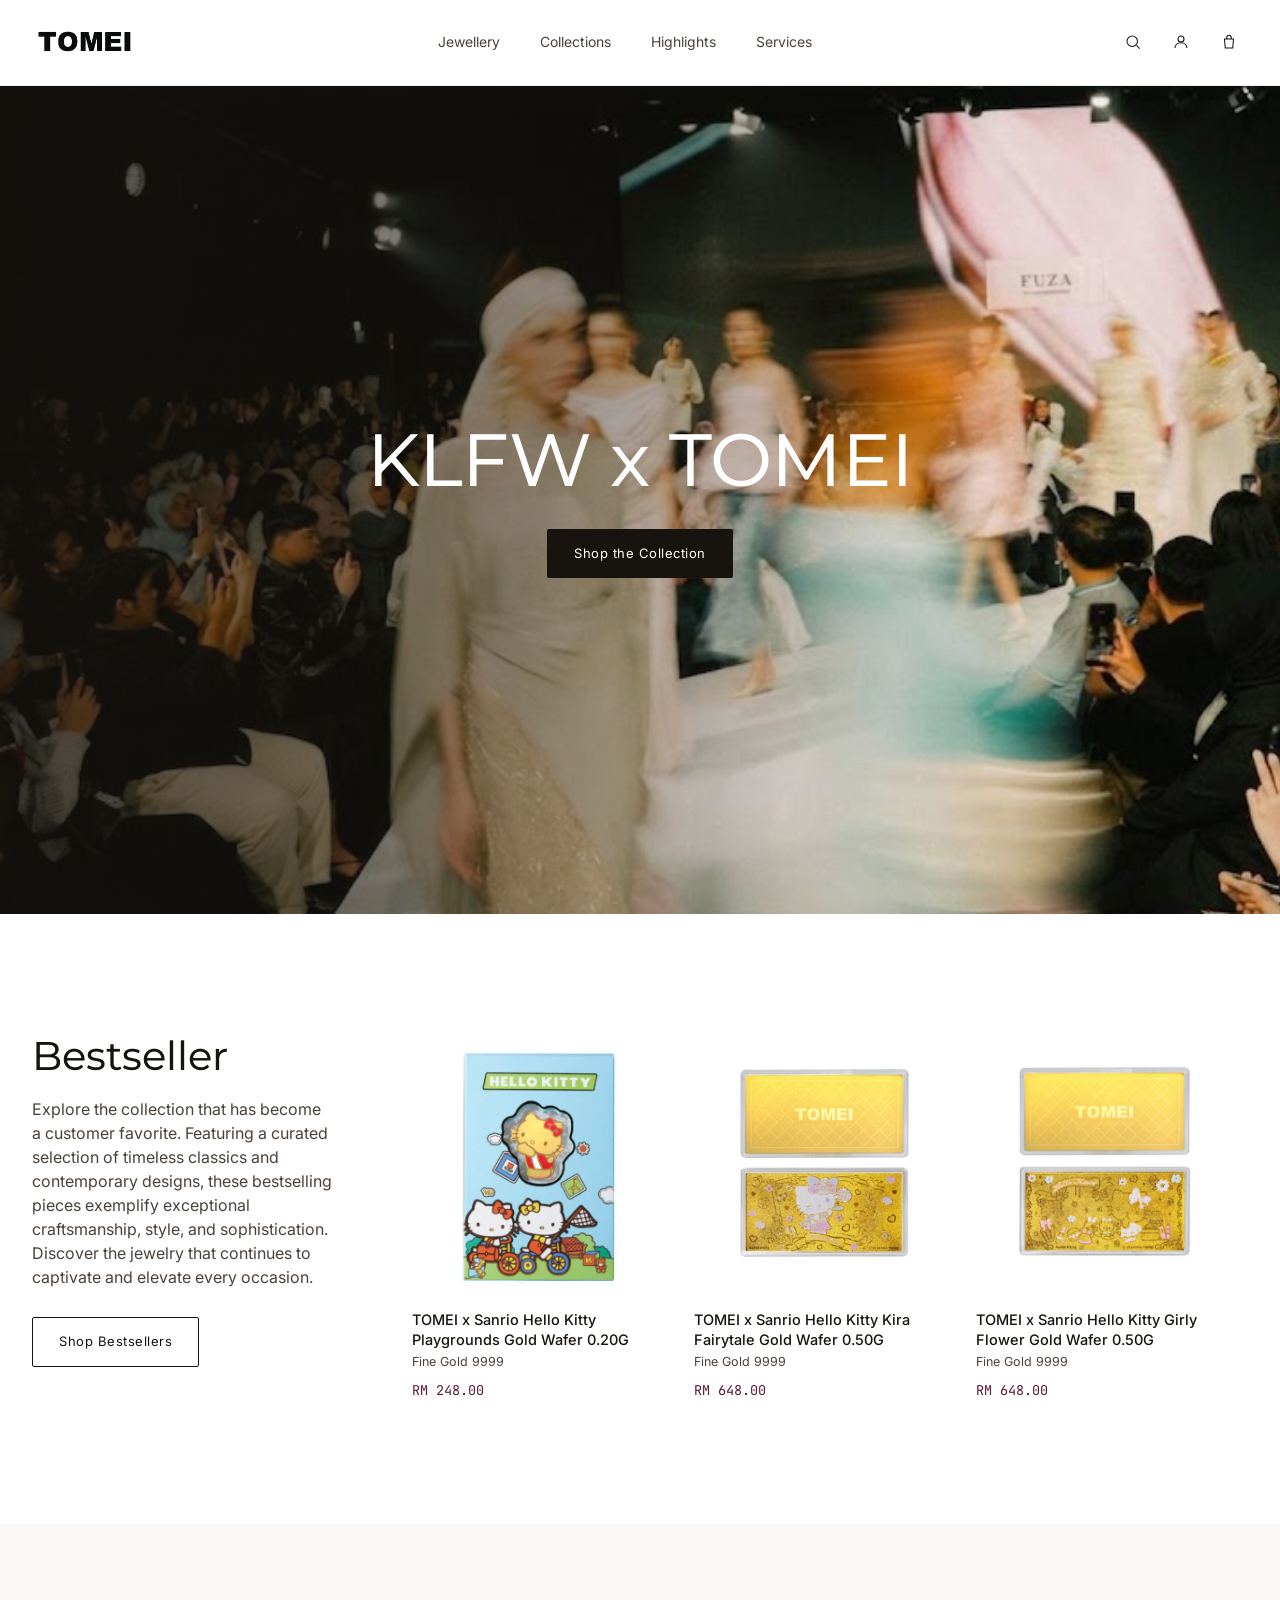
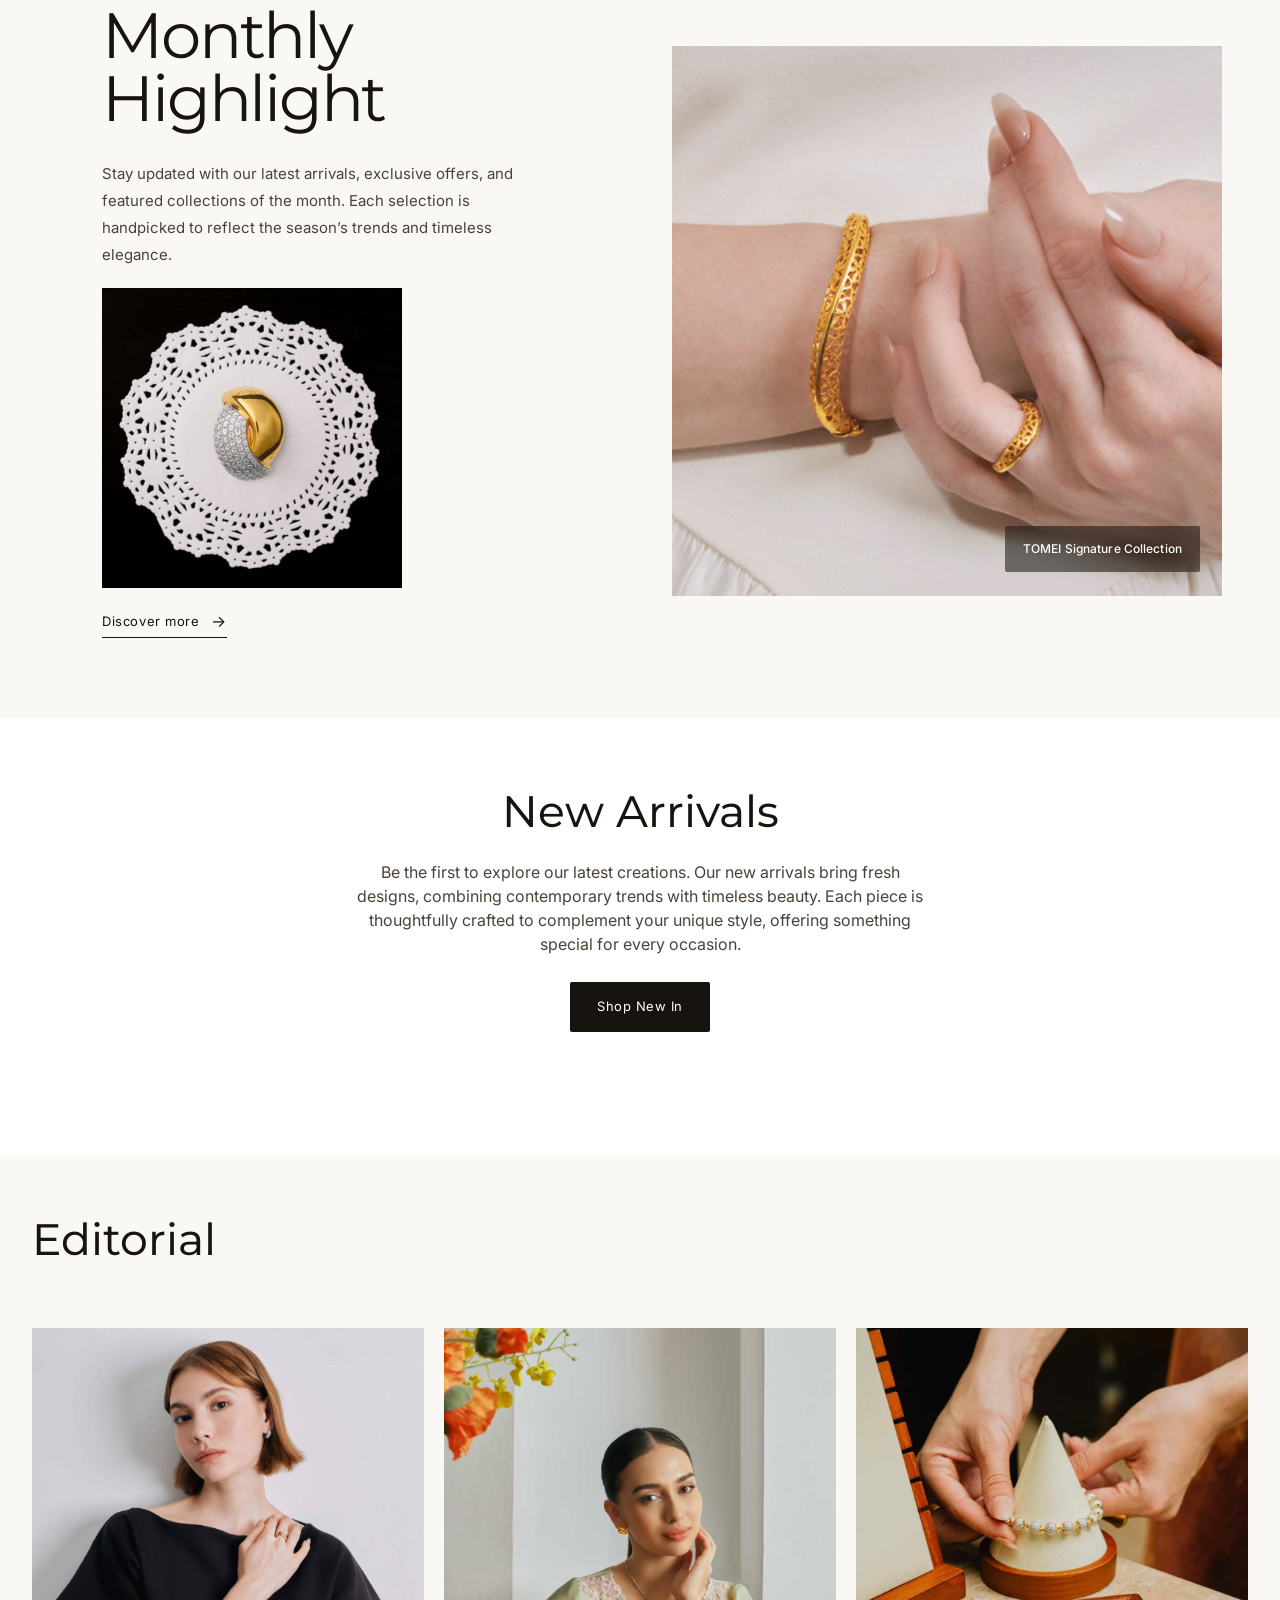
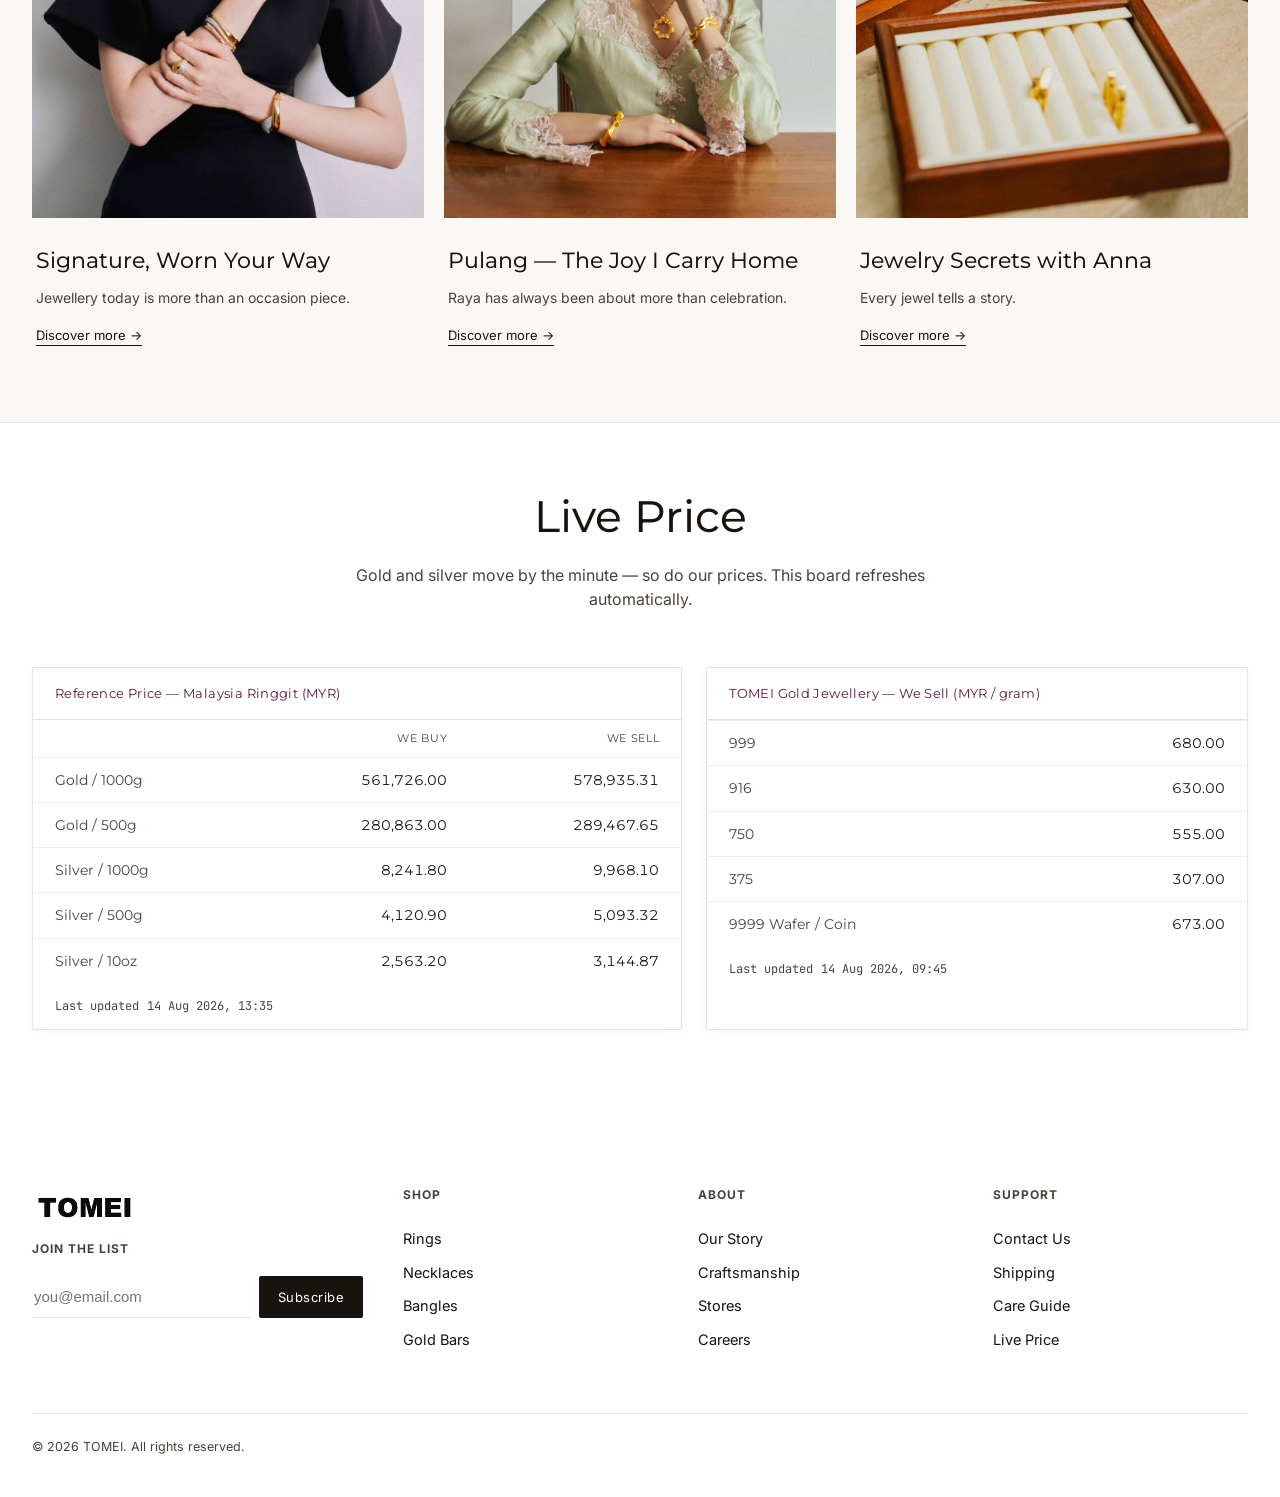
==== commit 0aff8615: "Code tidying" ====
--- a/index.html
+++ b/index.html
@@ -9,6 +9,8 @@
 <link href="https://fonts.googleapis.com/css2?family=Fraunces:ital,opsz,wght@0,9..144,300;0,9..144,450;0,9..144,600;1,9..144,450&family=Inter:wght@400;500;600&family=JetBrains+Mono:wght@400;500&display=swap" rel="stylesheet">
 <link href="https://fonts.googleapis.com/css2?family=Montserrat:wght@400;500;600&display=swap" rel="stylesheet">
 <link rel="stylesheet" href="styling/styles.css">
+<link rel="stylesheet" href="styling/header.css">
+<link rel="stylesheet" href="styling/footer.css">
 </head>
 <body>
 
@@ -20,11 +22,152 @@
         </a>
 
         <nav class="main-nav" id="mainNav">
+
+    <div class="nav-item">
         <a href="#jewellery">Jewellery</a>
+
+        <div class="mega-menu">
+            <div class="mega-menu__inner">
+
+                <div class="mega-column">
+                    <span class="mega-column__label">SHOP JEWELLERY</span>
+                    <a href="#">Rings</a>
+                    <a href="#">Necklaces</a>
+                    <a href="#">Bracelets</a>
+                    <a href="#">Bangles</a>
+                    <a href="#">Earrings</a>
+                </div>
+
+                <div class="mega-column">
+                    <span class="mega-column__label">BY COLLECTION</span>
+                    <a href="#">Signature Collection</a>
+                    <a href="#">Yellow Gold</a>
+                    <a href="#">Prima Gold</a>
+                    <a href="#">New Arrivals</a>
+                    <a href="#">Best Sellers</a>
+                </div>
+
+                <div class="mega-column mega-column--feature">
+                    <span class="mega-column__label">DISCOVER TOMEI</span>
+                    <p>
+                        Discover jewellery designed to celebrate
+                        every moment, crafted with timeless artistry.
+                    </p>
+                    <a href="#" class="mega-link">Explore Collection →</a>
+                </div>
+
+            </div>
+        </div>
+    </div>
+
+
+    <div class="nav-item">
         <a href="#collections">Collections</a>
+
+        <div class="mega-menu">
+            <div class="mega-menu__inner">
+
+                <div class="mega-column">
+                    <span class="mega-column__label">FEATURED</span>
+                    <a href="#">New Arrivals</a>
+                    <a href="#">Bestsellers</a>
+                    <a href="#">Signature Collection</a>
+                    <a href="#">Monthly Highlight</a>
+                </div>
+
+                <div class="mega-column">
+                    <span class="mega-column__label">GOLD</span>
+                    <a href="#">999 Gold</a>
+                    <a href="#">916 Gold</a>
+                    <a href="#">750 Gold</a>
+                    <a href="#">9999 Gold</a>
+                </div>
+
+                <div class="mega-column mega-column--feature">
+                    <span class="mega-column__label">THE TOMEI EDIT</span>
+                    <p>
+                        A curated selection of pieces created
+                        for modern expression.
+                    </p>
+                    <a href="#" class="mega-link">View Collections →</a>
+                </div>
+
+            </div>
+        </div>
+    </div>
+
+
+    <div class="nav-item">
         <a href="#editorial">Highlights</a>
+
+        <div class="mega-menu">
+            <div class="mega-menu__inner">
+
+                <div class="mega-column">
+                    <span class="mega-column__label">EDITORIAL</span>
+                    <a href="#">Signature, Worn Your Way</a>
+                    <a href="#">Pulang</a>
+                    <a href="#">Jewelry Secrets</a>
+                </div>
+
+                <div class="mega-column">
+                    <span class="mega-column__label">EXPLORE</span>
+                    <a href="#">Stories</a>
+                    <a href="#">Campaigns</a>
+                    <a href="#">Style Guide</a>
+                    <a href="#">Jewellery Guide</a>
+                </div>
+
+                <div class="mega-column mega-column--feature">
+                    <span class="mega-column__label">LATEST STORY</span>
+                    <p>
+                        Jewellery today is more than an occasion piece.
+                        Discover the stories behind every collection.
+                    </p>
+                    <a href="#editorial" class="mega-link">Read More →</a>
+                </div>
+
+            </div>
+        </div>
+    </div>
+
+
+    <div class="nav-item">
         <a href="#services">Services</a>
-        </nav>
+
+        <div class="mega-menu">
+            <div class="mega-menu__inner">
+
+                <div class="mega-column">
+                    <span class="mega-column__label">SERVICES</span>
+                    <a href="#">Jewellery Care</a>
+                    <a href="#">Repairs</a>
+                    <a href="#">Custom Jewellery</a>
+                    <a href="#">Personalisation</a>
+                </div>
+
+                <div class="mega-column">
+                    <span class="mega-column__label">HELP</span>
+                    <a href="#">Care Guide</a>
+                    <a href="#">Shipping</a>
+                    <a href="#">Returns</a>
+                    <a href="#">Contact Us</a>
+                </div>
+
+                <div class="mega-column mega-column--feature">
+                    <span class="mega-column__label">VISIT TOMEI</span>
+                    <p>
+                        Discover the TOMEI experience in person
+                        at one of our stores.
+                    </p>
+                    <a href="#" class="mega-link">Find a Store →</a>
+                </div>
+
+            </div>
+        </div>
+    </div>
+
+</nav>
 
         <div class="header-icons">
         <button class="icon-btn" id="searchToggle" aria-label="Search">
--- a/styling/styles.css
+++ b/styling/styles.css
@@ -126,114 +126,6 @@
     to { transform: translateX(-50%); }
     }
 
-    /* ---------- Header ---------- */
-    .site-header {
-    position: sticky;
-    top: 0;
-    z-index: 100;
-    background: var(--paper);   /* matches --paper, slightly transparent */
-    backdrop-filter: blur(10px);
-    border-bottom: 1px solid var(--line-soft);
-    transition: box-shadow 0.3s;
-    }
-
-    .site-header.scrolled {
-    box-shadow: 0 6px 18px rgba(23, 19, 15, 0.05);
-    position: sticky;
-    }
-    
-    .header-inner {
-    max-width: var(--container);
-    margin: 0 auto;
-    display: flex;
-    align-items: center;
-    justify-content: space-between;
-    gap: 32px;
-    padding: 18px 32px;
-    }
-
-    .logo {
-    display: flex;
-    align-items: center;
-    flex-shrink: 0;
-    }
-
-    .main-nav {
-    display: flex;
-    align-items: center;
-    gap: 40px;
-    font-size: 14px;
-    line-height: 1;        /* normalize text box height */
-    }
-
-    .main-nav a {
-    position: relative;
-    color: var(--ink-soft);
-    transition: color 0.2s;
-    /* padding-bottom removed — underline is absolutely positioned, doesn't need it */
-    }
-
-    .main-nav a::after {
-    content: "";
-    position: absolute;
-    left: 0; right: 0;
-    bottom: -6px;           /* moved the offset here instead of padding */
-    height: 1px;
-    background: var(--plum);
-    transform: scaleX(0);
-    transform-origin: left;
-    transition: transform 0.3s var(--ease);
-    }
-    .main-nav a:hover::after { transform: scaleX(1); }
-
-    .header-icons {
-    display: flex;
-    align-items: center;
-    gap: 10px;
-    flex-shrink: 0;
-    }
-
-    .icon-btn {
-    width: 38px; height: 38px;
-    display: flex; align-items: center; justify-content: center;
-    border-radius: 50%;
-    transition: background 0.2s;
-    }
-
-    .icon-btn:hover { background: var(--paper-2); }
-
-    .nav-toggle {
-    display: none;   /* hidden by default — desktop */
-    }
-
-    @media (max-width: 860px) {
-    .nav-toggle {
-        display: flex;  /* only shown at/below 860px */
-    }
-    }
-
-    .search-panel {
-    max-height: 0;
-    overflow: hidden;
-    transition: max-height 0.35s var(--ease);
-    border-top: 1px solid transparent;
-    }
-    .search-panel.open { max-height: 80px; border-top-color: var(--line-soft); }
-    .search-panel input {
-    width: 100%;
-    max-width: var(--container);
-    margin: 18px auto;
-    display: block;
-    padding: 0 32px 10px;
-    border: none;
-    background: none;
-    border-bottom: 1px solid var(--line);
-    font-family: var(--font-display);
-    font-size: 22px;
-    color: var(--ink);
-    }
-    .search-panel input:focus { outline: none; border-bottom-color: var(--plum); }
-
     /* ---------- Hero ---------- */
     .hero {
     position: relative;
@@ -987,52 +879,6 @@
     color: rgba(23,19,15,0.4);
     text-align: center;
     line-height: 1.7;
-}
-
-    /* ---------- Footer ---------- */
-.site-footer { max-width: var(--container); margin: 0 auto; padding: 40px 32px 40px; }
-
-.footer-brand {
-    padding-bottom: 44px;
-    border-bottom: 1px solid var(--line);
-}
-.logo--footer { font-size: 32px; display: block; margin-bottom: 10px; }
-.footer-brand p { color: var(--ink-soft); font-size: 14px; }
-
-.footer-links {
-    display: grid;
-    grid-template-columns: 1.3fr 1fr 1fr 1fr;
-    gap: 40px;
-    padding: 56px 0;
-    border-bottom: 1px solid var(--line);
-}
-.footer-links h4 { font-size: 12px; letter-spacing: 0.08em; text-transform: uppercase; color: var(--ink-soft); margin-bottom: 18px; }
-.footer-links a { display: block; padding: 6px 0; font-size: 14.5px; color: var(--ink); transition: color 0.2s; }
-.footer-links a:hover { color: var(--plum); }
-
-.footer-links__newsletter .newsletter__row { 
-    display: flex; 
-    gap: 8px; }
-.newsletter input {
-    border: none;
-    border-bottom: 1px solid var(--line);
-    background: none;
-    padding: 8px 2px;
-    font-size: 15px;
-    min-width: 0;
-    flex: 1;
-    color: var(--ink);
-}
-.newsletter input:focus { outline: none; border-color: var(--plum); }
-
-.footer-bottom {
-    display: flex;
-    justify-content: space-between;
-    flex-wrap: wrap;
-    gap: 10px;
-    font-size: 12.5px;
-    color: var(--ink-soft);
-    padding-top: 24px;
 }
 
     /* ---------- Back to top ---------- */
@@ -1080,7 +926,6 @@
     .arrivals__head h2, .editorial__head h2, .live-price__head h2 { font-size: 32px; }
     .hero__price-chip { right: 20px; bottom: 84px; }
     .hero__content { padding: 0 20px; }
-    .footer-links { grid-template-columns: 1fr 1fr; }
     }
 
     .logo {
--- a/styling/header.css
+++ b/styling/header.css
@@ -0,0 +1,304 @@
+/* ---------- Header ---------- */
+    .site-header {
+    position: sticky;
+    top: 0;
+    z-index: 100;
+    background: var(--paper);   /* matches --paper, slightly transparent */
+    backdrop-filter: blur(10px);
+    border-bottom: 1px solid var(--line-soft);
+    transition: box-shadow 0.3s;
+    }
+
+    .site-header.scrolled {
+    box-shadow: 0 6px 18px rgba(23, 19, 15, 0.05);
+    position: sticky;
+    }
+
+    .header-inner {
+    max-width: var(--container);
+    margin: 0 auto;
+    display: flex;
+    align-items: center;
+    justify-content: space-between;
+    gap: 32px;
+    padding: 18px 32px;
+    }
+
+    .logo {
+    display: flex;
+    align-items: center;
+    flex-shrink: 0;
+    }
+
+    .main-nav {
+    display: flex;
+    align-items: center;
+    gap: 40px;
+    font-size: 14px;
+    line-height: 1;        /* normalize text box height */
+    }
+
+
+/* ---------- Nav item ---------- */
+
+.nav-item {
+    position: static;
+}
+
+.nav-item > a {
+    position: relative;
+    display: flex;
+    align-items: center;
+    height: 48px;
+    color: var(--ink-soft);
+    transition: color 0.25s ease;
+}
+
+/* Existing underline */
+
+.nav-item > a::after {
+    content: "";
+    position: absolute;
+    left: 0;
+    right: 0;
+    bottom: 18px;
+
+    height: 1px;
+    background: var(--plum);
+
+    transform: scaleX(0);
+    transform-origin: left;
+    transition: transform 0.3s var(--ease);
+}
+
+.nav-item:hover > a {
+    color: var(--ink);
+}
+
+.nav-item:hover > a::after {
+    transform: scaleX(1);
+}
+
+    /* =========================================================
+    FULL WIDTH DROPDOWN
+    ========================================================= */
+
+    .mega-menu {
+        position: absolute;
+
+        top: 100%;
+        left: 0;
+
+        width: 100%;
+
+        background: var(--paper);
+
+        border-top: 1px solid var(--line-soft);
+        border-bottom: 1px solid var(--line);
+
+        box-shadow:
+            0 18px 40px rgba(23, 19, 15, 0.08);
+
+        opacity: 0;
+        visibility: hidden;
+
+        transform: translateY(-8px);
+
+        transition:
+            opacity 0.25s ease,
+            transform 0.3s var(--ease),
+            visibility 0.3s;
+
+        pointer-events: none;
+    }
+
+
+    /* Open dropdown */
+
+    .nav-item:hover .mega-menu,
+    .nav-item:focus-within .mega-menu {
+        opacity: 1;
+        visibility: visible;
+        transform: translateY(0);
+
+        pointer-events: auto;
+    }
+
+
+    /* =========================================================
+    THREE COLUMN CONTENT
+    ========================================================= */
+
+    .mega-menu__inner {
+        width: min(1320px, 100%);
+
+        margin: 0 auto;
+
+        padding: 42px 32px 48px;
+
+        display: grid;
+
+        grid-template-columns:
+            repeat(3, 1fr);
+
+        gap: 70px;
+    }
+
+
+    /* ---------- Individual column ---------- */
+
+    .mega-column {
+        display: flex;
+        flex-direction: column;
+
+        align-items: flex-start;
+
+        padding-right: 30px;
+
+        border-right: 1px solid var(--line-soft);
+    }
+
+
+    /* Remove divider from final column */
+
+    .mega-column:last-child {
+        border-right: none;
+    }
+
+
+    /* ---------- Column label ---------- */
+
+    .mega-column__label {
+        margin-bottom: 20px;
+
+        font-family: var(--font-mono);
+
+        font-size: 10px;
+
+        letter-spacing: 0.14em;
+
+        text-transform: uppercase;
+
+        color: var(--plum);
+    }
+
+
+    /* ---------- Links ---------- */
+
+    .mega-column > a {
+        position: relative;
+
+        display: inline-block;
+
+        padding: 6px 0;
+
+        font-size: 15px;
+
+        color: var(--ink);
+
+        transition:
+            color 0.2s ease,
+            transform 0.2s ease;
+    }
+
+
+    .mega-column > a:hover {
+        color: var(--plum);
+
+        transform: translateX(4px);
+    }
+
+
+    /* ---------- Feature column ---------- */
+
+    .mega-column--feature {
+        justify-content: flex-start;
+    }
+
+
+    .mega-column--feature p {
+        max-width: 300px;
+
+        margin-bottom: 22px;
+
+        font-size: 14px;
+
+        line-height: 1.8;
+
+        color: var(--ink-soft);
+    }
+
+
+    /* ---------- Feature CTA ---------- */
+
+    .mega-link {
+        margin-top: 4px;
+
+        padding-bottom: 5px !important;
+
+        border-bottom: 1px solid var(--ink);
+
+        font-size: 13px !important;
+
+        letter-spacing: 0.02em;
+
+        transition:
+            color 0.25s ease,
+            border-color 0.25s ease !important;
+    }
+
+    .mega-link:hover {
+        color: var(--plum) !important;
+
+        border-color: var(--plum) !important;
+
+        transform: none !important;
+    }
+
+    .header-icons {
+    display: flex;
+    align-items: center;
+    gap: 10px;
+    flex-shrink: 0;
+    }
+
+    .icon-btn {
+    width: 38px; height: 38px;
+    display: flex; align-items: center; justify-content: center;
+    border-radius: 50%;
+    transition: background 0.2s;
+    }
+
+    .icon-btn:hover { background: var(--paper-2); }
+
+    .nav-toggle {
+    display: none;   /* hidden by default — desktop */
+    }
+
+    @media (max-width: 860px) {
+    .nav-toggle {
+        display: flex;  /* only shown at/below 860px */
+    }
+    }
+
+    .search-panel {
+    max-height: 0;
+    overflow: hidden;
+    transition: max-height 0.35s var(--ease);
+    border-top: 1px solid transparent;
+    }
+    .search-panel.open { max-height: 80px; border-top-color: var(--line-soft); }
+    .search-panel input {
+    width: 100%;
+    max-width: var(--container);
+    margin: 18px auto;
+    display: block;
+    padding: 0 32px 10px;
+    border: none;
+    background: none;
+    border-bottom: 1px solid var(--line);
+    font-family: var(--font-display);
+    font-size: 22px;
+    color: var(--ink);
+    }
+    .search-panel input:focus { outline: none; border-bottom-color: var(--plum); }
--- a/styling/footer.css
+++ b/styling/footer.css
@@ -0,0 +1,109 @@
+/* =========================================================
+   FOOTER
+   ========================================================= */
+
+.site-footer {
+    max-width: var(--container);
+    margin: 0 auto;
+    padding: 40px 32px 40px;
+}
+
+
+/* ---------- Footer Brand ---------- */
+
+.footer-brand {
+    padding-bottom: 44px;
+    border-bottom: 1px solid var(--line);
+}
+
+.logo--footer {
+    font-size: 32px;
+    display: block;
+    margin-bottom: 10px;
+}
+
+.footer-brand p {
+    color: var(--ink-soft);
+    font-size: 14px;
+}
+
+
+/* ---------- Footer Links ---------- */
+
+.footer-links {
+    display: grid;
+    grid-template-columns: 1.3fr 1fr 1fr 1fr;
+    gap: 40px;
+    padding: 56px 0;
+    border-bottom: 1px solid var(--line);
+}
+
+.footer-links h4 {
+    font-size: 12px;
+    letter-spacing: 0.08em;
+    text-transform: uppercase;
+    color: var(--ink-soft);
+    margin-bottom: 18px;
+}
+
+.footer-links a {
+    display: block;
+    padding: 6px 0;
+    font-size: 14.5px;
+    color: var(--ink);
+    transition: color 0.2s;
+}
+
+.footer-links a:hover {
+    color: var(--plum);
+}
+
+
+/* ---------- Newsletter ---------- */
+
+.footer-links__newsletter .newsletter__row {
+    display: flex;
+    gap: 8px;
+}
+
+.newsletter input {
+    border: none;
+    border-bottom: 1px solid var(--line);
+    background: none;
+    padding: 8px 2px;
+    font-size: 15px;
+    min-width: 0;
+    flex: 1;
+    color: var(--ink);
+}
+
+.newsletter input:focus {
+    outline: none;
+    border-color: var(--plum);
+}
+
+
+/* ---------- Footer Bottom ---------- */
+
+.footer-bottom {
+    display: flex;
+    justify-content: space-between;
+    flex-wrap: wrap;
+    gap: 10px;
+    font-size: 12.5px;
+    color: var(--ink-soft);
+    padding-top: 24px;
+}
+
+
+/* =========================================================
+   FOOTER — MOBILE
+   ========================================================= */
+
+@media (max-width: 860px) {
+
+    .footer-links {
+        grid-template-columns: 1fr 1fr;
+    }
+
+}
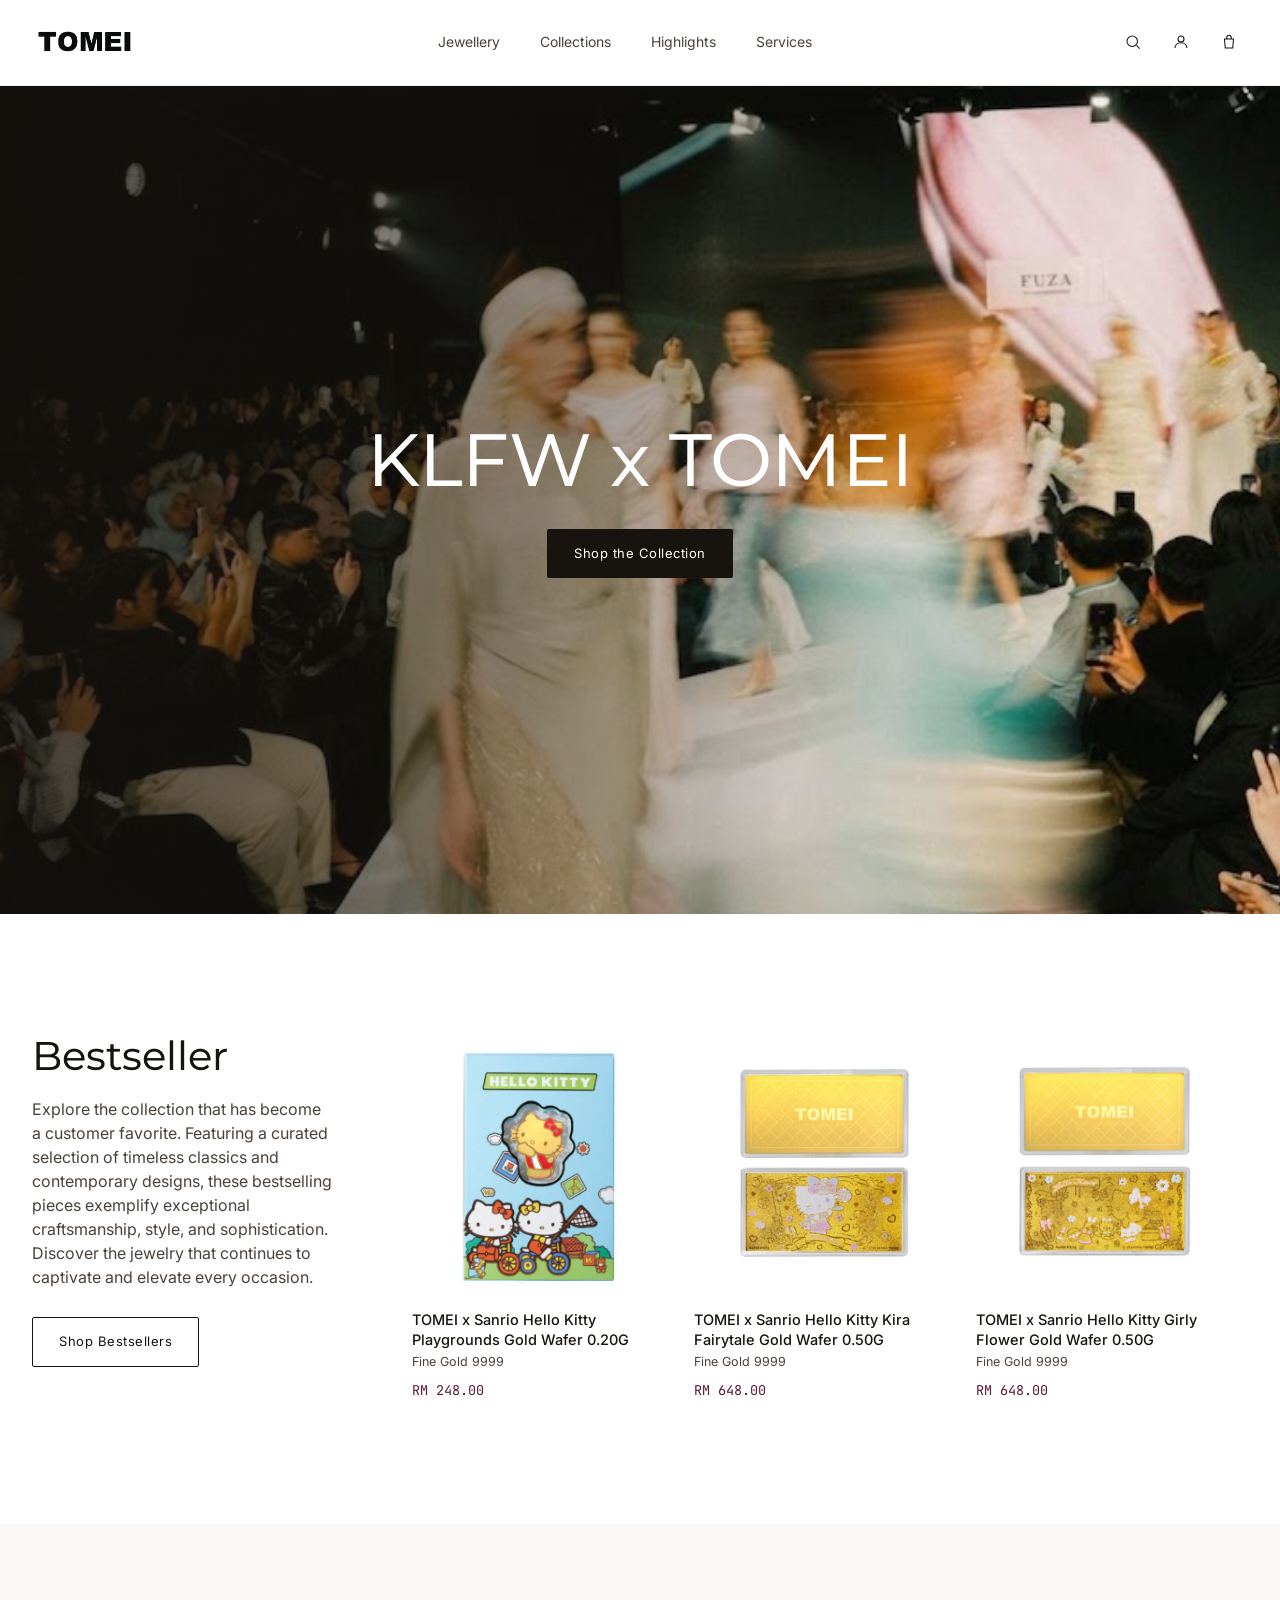
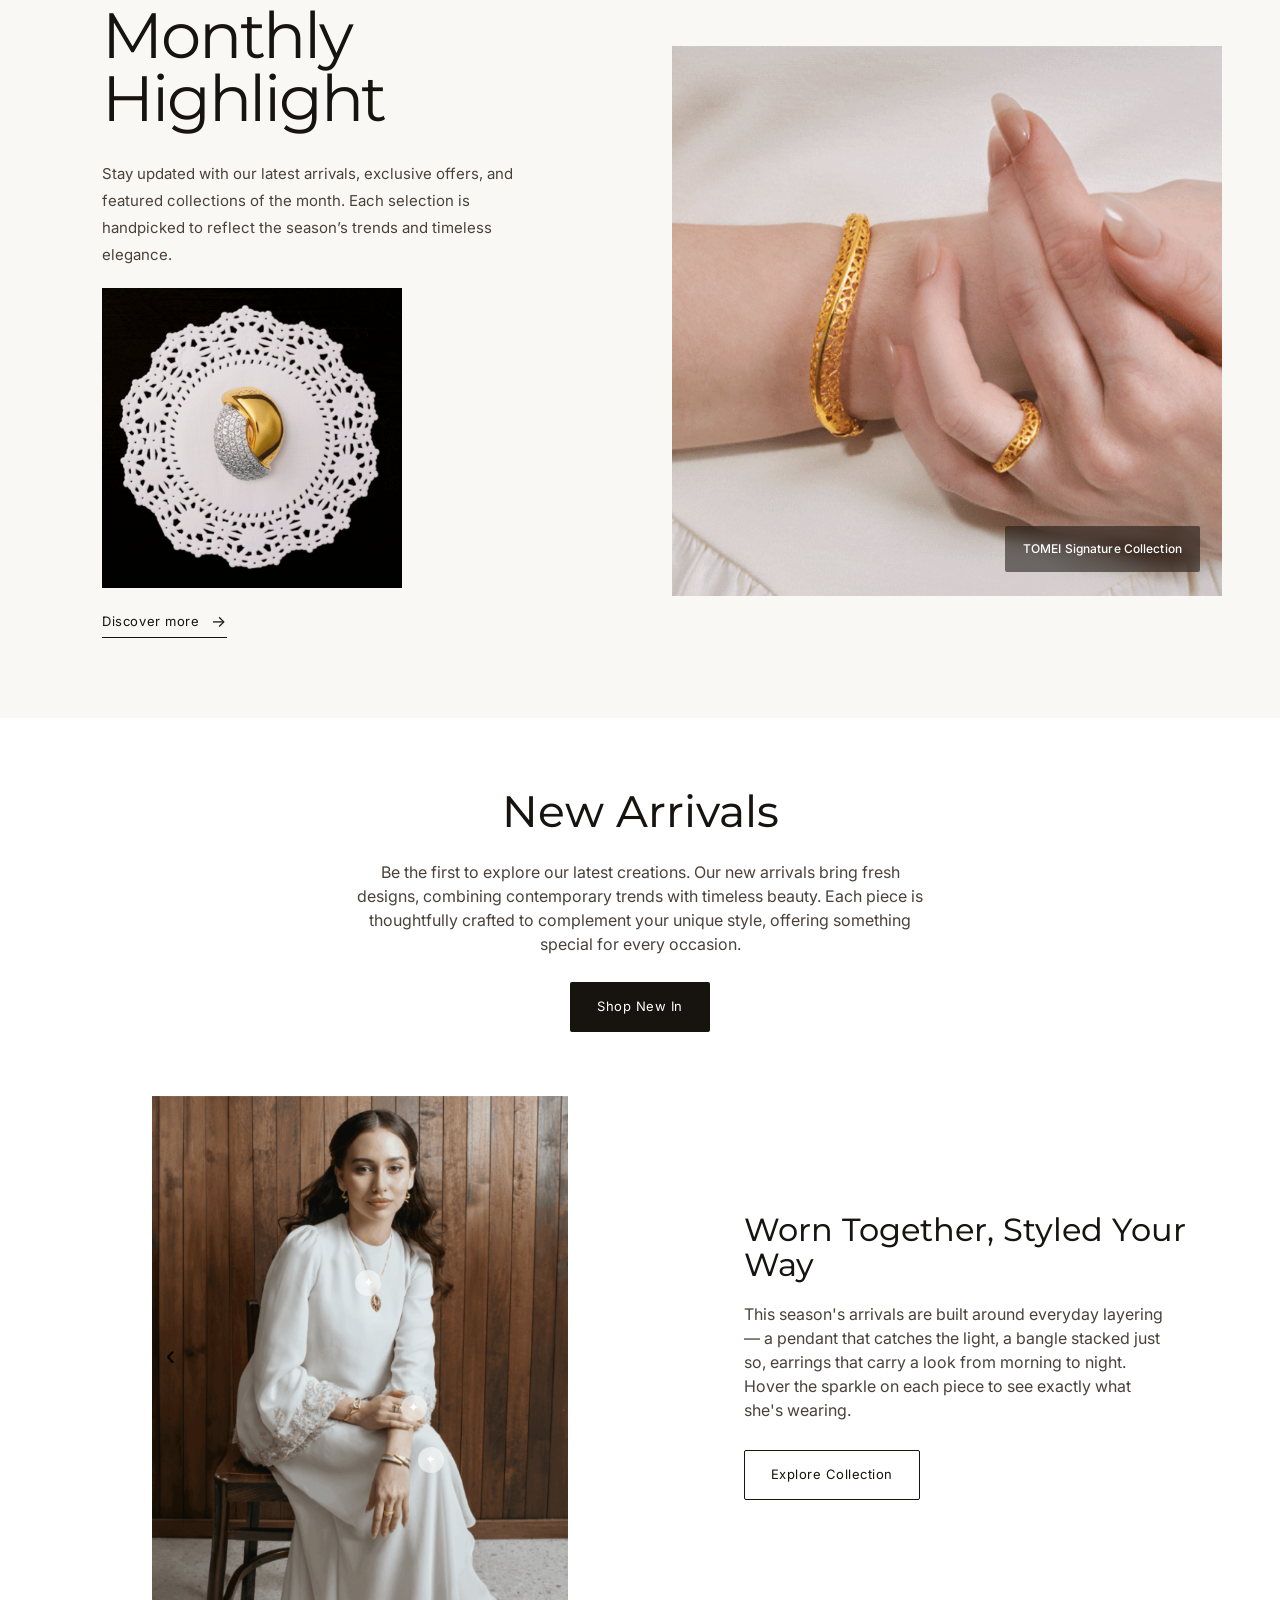
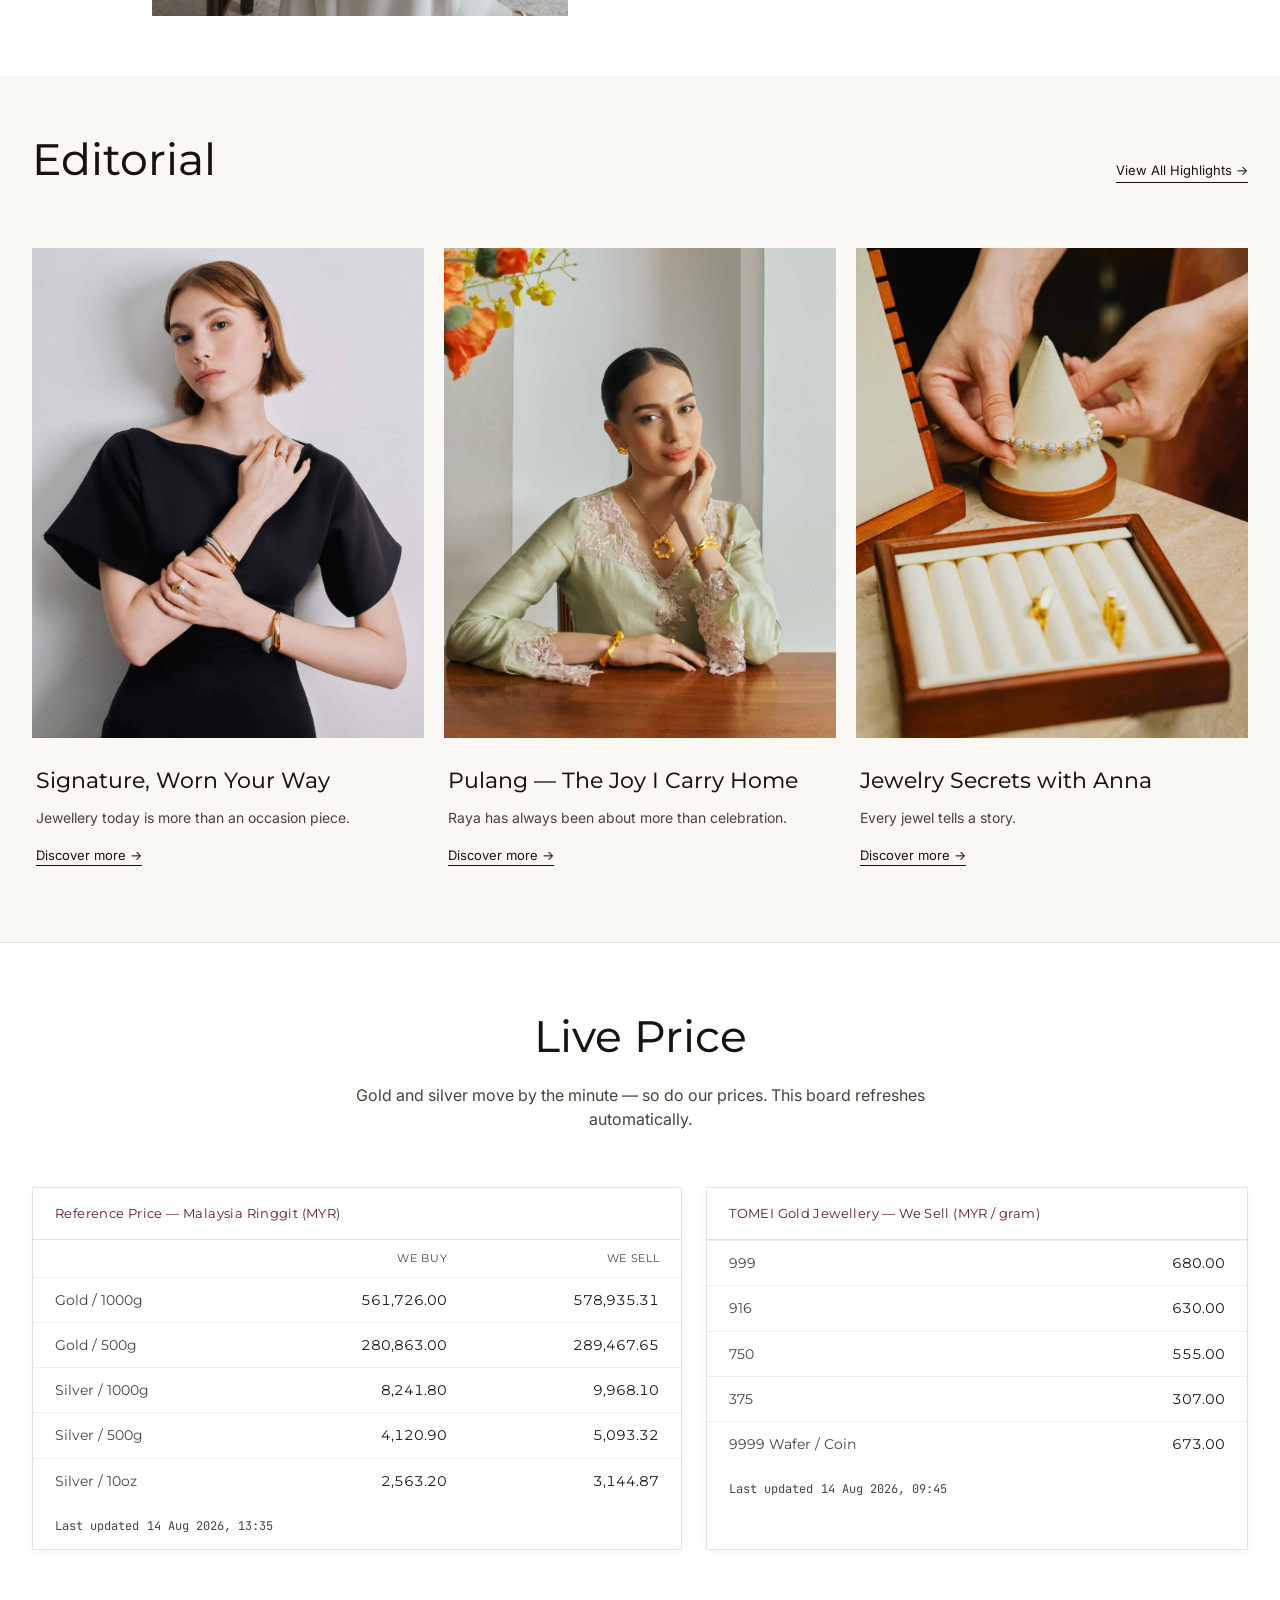
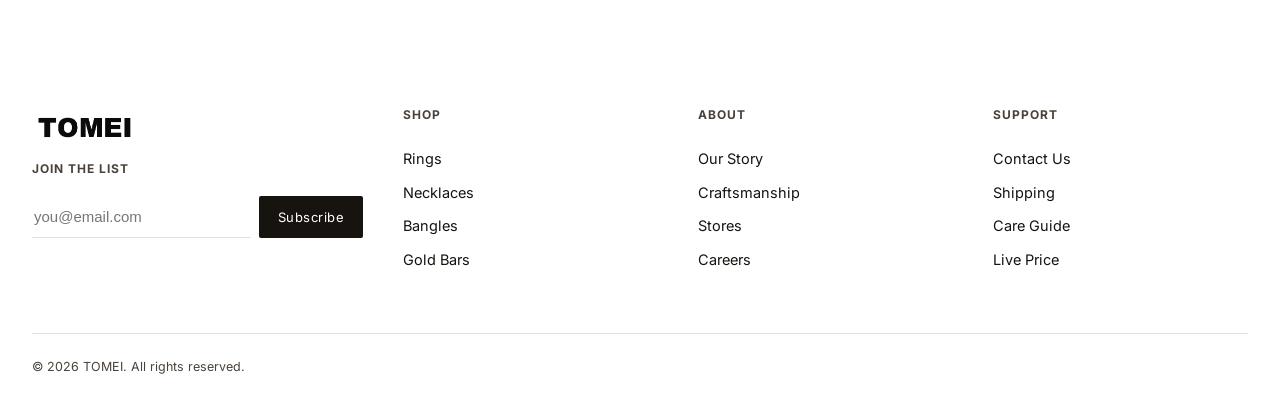
==== commit 027519b7: "Added Highlights, Collections and Shop Pages (Draft)" ====
--- a/index.html
+++ b/index.html
@@ -31,18 +31,18 @@
 
                 <div class="mega-column">
                     <span class="mega-column__label">SHOP JEWELLERY</span>
-                    <a href="#">Rings</a>
-                    <a href="#">Necklaces</a>
-                    <a href="#">Bracelets</a>
-                    <a href="#">Bangles</a>
-                    <a href="#">Earrings</a>
+                    <a href="shop.html">Rings</a>
+                    <a href="shop.html">Necklaces</a>
+                    <a href="shop.html">Bracelets</a>
+                    <a href="shop.html">Bangles</a>
+                    <a href="shop.html">Earrings</a>
                 </div>
 
                 <div class="mega-column">
                     <span class="mega-column__label">BY COLLECTION</span>
-                    <a href="#">Signature Collection</a>
-                    <a href="#">Yellow Gold</a>
-                    <a href="#">Prima Gold</a>
+                    <a href="collections.html">Signature Collection</a>
+                    <a href="collections.html">Yellow Gold</a>
+                    <a href="collections.html">Prima Gold</a>
                     <a href="#">New Arrivals</a>
                     <a href="#">Best Sellers</a>
                 </div>
@@ -62,7 +62,7 @@
 
 
     <div class="nav-item">
-        <a href="#collections">Collections</a>
+        <a href="collections.html">Collections</a>
 
         <div class="mega-menu">
             <div class="mega-menu__inner">
@@ -71,7 +71,7 @@
                     <span class="mega-column__label">FEATURED</span>
                     <a href="#">New Arrivals</a>
                     <a href="#">Bestsellers</a>
-                    <a href="#">Signature Collection</a>
+                    <a href="collections.html">Signature Collection</a>
                     <a href="#">Monthly Highlight</a>
                 </div>
 
@@ -89,7 +89,7 @@
                         A curated selection of pieces created
                         for modern expression.
                     </p>
-                    <a href="#" class="mega-link">View Collections →</a>
+                    <a href="collections.html" class="mega-link">View Collections →</a>
                 </div>
 
             </div>
@@ -98,22 +98,22 @@
 
 
     <div class="nav-item">
-        <a href="#editorial">Highlights</a>
+        <a href="highlights.html">Highlights</a>
 
         <div class="mega-menu">
             <div class="mega-menu__inner">
 
                 <div class="mega-column">
                     <span class="mega-column__label">EDITORIAL</span>
-                    <a href="#">Signature, Worn Your Way</a>
-                    <a href="#">Pulang</a>
-                    <a href="#">Jewelry Secrets</a>
+                    <a href="highlights.html#signature-worn-your-way">Signature, Worn Your Way</a>
+                    <a href="highlights.html#pulang">Pulang</a>
+                    <a href="highlights.html#jewelry-secrets">Jewelry Secrets</a>
                 </div>
 
                 <div class="mega-column">
                     <span class="mega-column__label">EXPLORE</span>
-                    <a href="#">Stories</a>
-                    <a href="#">Campaigns</a>
+                    <a href="highlights.html">Stories</a>
+                    <a href="highlights.html">Campaigns</a>
                     <a href="#">Style Guide</a>
                     <a href="#">Jewellery Guide</a>
                 </div>
@@ -124,7 +124,7 @@
                         Jewellery today is more than an occasion piece.
                         Discover the stories behind every collection.
                     </p>
-                    <a href="#editorial" class="mega-link">Read More →</a>
+                    <a href="highlights.html" class="mega-link">Read More →</a>
                 </div>
 
             </div>
@@ -250,7 +250,7 @@
     <div class="rail-section__intro reveal">
         <h2>Bestseller</h2>
         <p>Explore the collection that has become a customer favorite. Featuring a curated selection of timeless classics and contemporary designs, these bestselling pieces exemplify exceptional craftsmanship, style, and sophistication. Discover the jewelry that continues to captivate and elevate every occasion. </p>
-        <a href="#" class="btn btn--outline">Shop Bestsellers</a>
+        <a href="shop.html" class="btn btn--outline">Shop Bestsellers</a>
     </div>
 
     <div class="rail" data-rail>
@@ -356,18 +356,62 @@
     <div class="arrivals__head reveal">
         <h2>New Arrivals</h2>
         <p>Be the first to explore our latest creations. Our new arrivals bring fresh designs, combining contemporary trends with timeless beauty. Each piece is thoughtfully crafted to complement your unique style, offering something special for every occasion.  </p>
-        <a href="#" class="btn btn--solid">Shop New In</a>
-    </div>
+        <a href="shop.html" class="btn btn--solid">Shop New In</a>
+    </div>
+
+    <div class="spotlight reveal" id="arrivalsSpotlight">
+        <div class="spotlight__media">
+            <div class="spotlight__viewport">
+                <div class="spotlight__track" id="spotlightTrack">
+                    <div class="spotlight__slide is-active">
+                        <div class="spotlight__frame">
+                            <img src="assets/products/new arrivals/NA-1.png" alt="New arrival styled with TOMEI jewellery">
+                            <div class="spotlight__hotspots">
+                                <a href="#" class="spotlight__hotspot" style="top: 36%; left: 52%;">
+                                    <span class="spotlight__hotspot-dot">✦</span>
+                                    <span class="spotlight__hotspot-card">
+                                        <span class="spotlight__hotspot-name">TOMEI Chasing Light Necklace, Yellow Gold 999 (5G)</span>
+                                        <span class="spotlight__hotspot-price">RM5,898.00</span>
+                                    </span>
+                                </a>
+                                <a href="#" class="spotlight__hotspot" style="top: 60%; left: 63%;">
+                                    <span class="spotlight__hotspot-dot">✦</span>
+                                    <span class="spotlight__hotspot-card">
+                                        <span class="spotlight__hotspot-name">TOMEI Dual-Tone Ring, Yellow Gold 916</span>
+                                        <span class="spotlight__hotspot-price">RM1,807.00</span>
+                                    </span>
+                                </a>
+                                <a href="#" class="spotlight__hotspot" style="top: 70%; left: 67%;">
+                                    <span class="spotlight__hotspot-dot">✦</span>
+                                    <span class="spotlight__hotspot-card">
+                                        <span class="spotlight__hotspot-name">TOMEI Diamond Cut Collection Bangle, Yellow Gold 916</span>
+                                        <span class="spotlight__hotspot-price">RM 19,904.00</span>
+                                    </span>
+                                </a>
+                            </div>
+                        </div>
+                    </div>
+                </div>
+            </div>
+        </div>
+
+        <div class="spotlight__info">
+            <h3>Worn Together, Styled Your Way</h3>
+            <p>This season's arrivals are built around everyday layering — a pendant that catches the light, a bangle stacked just so, earrings that carry a look from morning to night. Hover the sparkle on each piece to see exactly what she's wearing.</p>
+            <a href="#" class="btn btn--outline">Explore Collection</a>
+        </div>
+        </div>
     </section>
 
     <!-- Editorial -->
     <section class="editorial" id="editorial">
     <div class="editorial__head reveal">
         <h2>Editorial</h2>
+        <a href="highlights.html" class="link-arrow">View All Highlights →</a>
     </div>
 
     <div class="editorial__grid">
-        <a class="ed-card reveal" href="#">
+        <a class="ed-card reveal" href="highlights.html#signature-worn-your-way">
         <div class="ed-card__media">
             <img src="assets/products/Editorial1.png" alt="Model wearing layered gold bangles">
         </div>
@@ -378,7 +422,7 @@
         </div>
         </a>
 
-        <a class="ed-card reveal" href="#">
+        <a class="ed-card reveal" href="highlights.html#pulang">
         <div class="ed-card__media">
             <img src="assets/products/Editorial2.png" alt="Model in traditional dress wearing gold jewellery">
         </div>
@@ -389,7 +433,7 @@
         </div>
         </a>
 
-        <a class="ed-card reveal" href="#">
+        <a class="ed-card reveal" href="highlights.html#jewelry-secrets">
         <div class="ed-card__media">
             <img src="assets/products/Editorial3.png" alt="Craftsperson arranging jewellery in a display box">
         </div>
@@ -466,7 +510,7 @@
 
         <div>
             <h4>Shop</h4>
-            <a href="#">Rings</a><a href="#">Necklaces</a><a href="#">Bangles</a><a href="#">Gold Bars</a>
+            <a href="shop.html">Rings</a><a href="shop.html">Necklaces</a><a href="shop.html">Bangles</a><a href="shop.html">Gold Bars</a>
         </div>
         <div>
             <h4>About</h4>
--- a/styling/styles.css
+++ b/styling/styles.css
@@ -757,6 +757,173 @@
     .arrivals__feature { grid-column: span 2; aspect-ratio: 16/9; }
     }
 
+    .spotlight {
+    display: grid;
+    grid-template-columns: 1.3fr 1fr;
+    align-items: center;
+    gap: 56px;
+    max-width: var(--container);
+    margin: 48px auto 0;
+    padding: 0 32px;
+    }
+
+    .spotlight__media {
+    position: relative;
+    display: flex;
+    align-items: center;
+    gap: 16px;
+    }
+    .spotlight__viewport {
+    flex: 1;
+    overflow: visible;
+    border-radius: 12px;
+    }
+    .spotlight__track {
+    display: flex;
+    width: 100%;
+    }
+    .spotlight__slide {
+    position: relative;
+    flex: 0 0 100%;
+    display: none;
+    align-items: center;
+    justify-content: center;
+    height: 520px;
+    background: var(--paper-2);
+    border-radius: 12px;
+    overflow: visible;
+    }
+
+    .spotlight__slide.is-active { display: flex; }
+
+    .spotlight__frame { position: relative; height: 100%; }
+    .spotlight__frame img { height: 100%; width: auto; display: block; }
+
+    .spotlight__hotspots { position: absolute; inset: 0; overflow: visible; }
+
+    .spotlight__hotspot {
+    position: absolute;
+    transform: translate(-50%, -50%);
+    display: block;
+    }
+    .spotlight__hotspot-dot {
+    position: relative;
+    width: 26px;
+    height: 26px;
+    border-radius: 50%;
+    background: rgba(255, 255, 255, 0.55);
+    backdrop-filter: blur(2px);
+    display: flex;
+    align-items: center;
+    justify-content: center;
+    color: var(--paper);
+    font-size: 13px;
+    box-shadow: 0 0 0 0 rgba(255, 255, 255, 0.6);
+    animation: hotspot-pulse 2.2s ease-out infinite;
+    z-index: 2;
+    }
+    @keyframes hotspot-pulse {
+    0% { box-shadow: 0 0 0 0 rgba(255, 255, 255, 0.55); }
+    70% { box-shadow: 0 0 0 10px rgba(255, 255, 255, 0); }
+    100% { box-shadow: 0 0 0 0 rgba(255, 255, 255, 0); }
+    }
+
+    .spotlight__hotspot-card {
+    position: absolute;
+    bottom: calc(100% + 12px);
+    left: 50%;
+    transform: translateX(-50%) translateY(6px);
+    background: var(--paper);
+    border-radius: 6px;
+    padding: 12px 16px;
+    text-align: center;
+    box-shadow: 0 12px 28px rgba(23, 19, 15, 0.2);
+    min-width: 140px;
+    max-width: 190px;
+    opacity: 0;
+    pointer-events: none;
+    transition: opacity 0.2s var(--ease), transform 0.2s var(--ease);
+    z-index: 6;
+    }
+    .spotlight__hotspot-card::after {
+    content: '';
+    position: absolute;
+    top: 100%;
+    left: 50%;
+    width: 11px;
+    height: 11px;
+    background: var(--paper);
+    clip-path: polygon(50% 100%, 0 0, 100% 0);
+    transform: translateX(-50%) translateY(-6px);
+    }
+    .spotlight__hotspot:hover .spotlight__hotspot-card,
+    .spotlight__hotspot:focus-visible .spotlight__hotspot-card {
+    opacity: 1;
+    transform: translateX(-50%) translateY(0);
+    pointer-events: auto;
+    }
+    .spotlight__hotspot-name {
+    display: block;
+    font-family: var(--font-body);
+    font-weight: 600;
+    font-size: 11px;
+    line-height: 1.35;
+    color: var(--ink);
+    margin-bottom: 6px;
+    }
+    .spotlight__hotspot-price {
+    display: block;
+    font-size: 13px;
+    font-weight: 700;
+    color: var(--ink);
+    }
+
+    .spotlight__dots {
+    position: absolute;
+    left: 50%;
+    bottom: -30px;
+    transform: translateX(-50%);
+    display: flex;
+    gap: 10px;
+    }
+    .spotlight__dot {
+    width: 24px;
+    height: 3px;
+    background: var(--line);
+    border-radius: 2px;
+    cursor: pointer;
+    transition: background 0.2s ease;
+    }
+    .spotlight__dot.is-active { background: var(--ink); }
+
+    .spotlight__info h3 {
+    font-family: var(--font-display);
+    font-weight: 450;
+    font-size: 32px;
+    line-height: 1.1;
+    margin-bottom: 20px;
+    }
+    .spotlight__info p {
+    color: var(--ink-soft);
+    max-width: 420px;
+    margin-bottom: 28px;
+    }
+
+    @media (max-width: 1100px) {
+    .spotlight { grid-template-columns: 1fr; gap: 40px; }
+    .spotlight__info { padding-bottom: 24px; }
+    }
+
+    @media (max-width: 900px) {
+    .spotlight { padding: 0 20px; }
+    .spotlight__media { gap: 10px; }
+    .spotlight__slide { height: 340px; }
+    .spotlight__hotspot-dot { width: 20px; height: 20px; }
+    .spotlight__hotspot-card { padding: 10px 14px; min-width: 120px; max-width: 170px; }
+    .spotlight__hotspot-name { font-size: 10px; }
+    .spotlight__hotspot-price { font-size: 12px; }
+    }
+
     /* ---------- Editorial ---------- */
     .editorial { 
         max-width: var(--container); 
@@ -764,7 +931,7 @@
         padding: 50px 32px;
         background: #faf8f5;
     }
-    .editorial__head { margin-bottom: 56px; }
+    .editorial__head { margin-bottom: 56px; display: flex; align-items: baseline; justify-content: space-between; gap: 24px; }
     .editorial__head h2 { font-family: var(--font-display); font-weight: 450; font-size: 44px; }
 
     .editorial__grid {
@@ -799,7 +966,6 @@
     .editorial__grid { grid-template-columns: 1fr; gap: 40px; }
     }
 
-    /* ---------- Live Price ---------- */
     /* ---------- Live Price ---------- */
 .live-price {
     background: var(--paper-2);
@@ -924,6 +1090,7 @@
     .arrivals__head, .editorial, .live-price { padding-left: 20px; padding-right: 20px; }
     .arrivals__grid { padding: 0 20px; }
     .arrivals__head h2, .editorial__head h2, .live-price__head h2 { font-size: 32px; }
+    .editorial__head { flex-direction: column; align-items: flex-start; gap: 12px; }
     .hero__price-chip { right: 20px; bottom: 84px; }
     .hero__content { padding: 0 20px; }
     }
